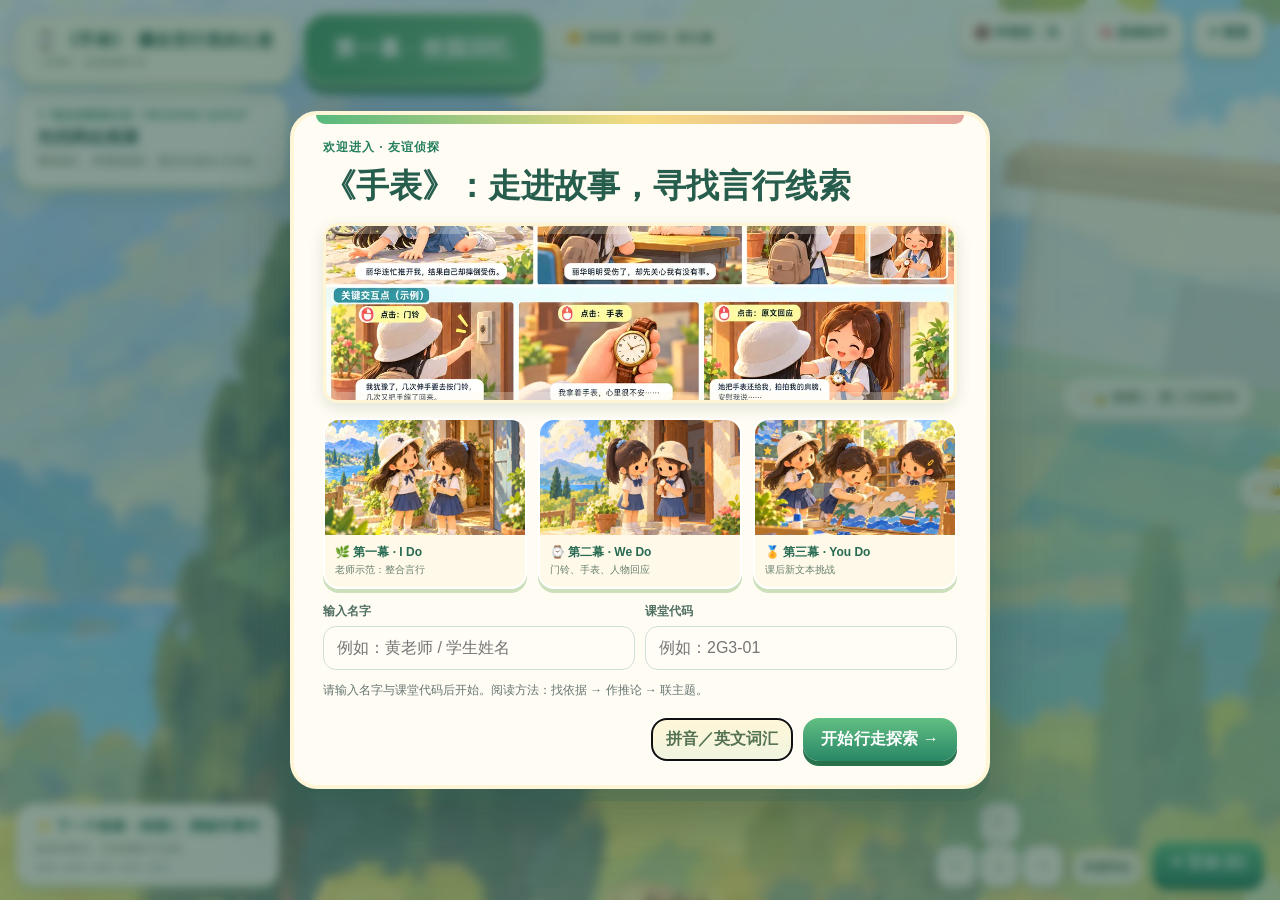
==== index.html @ c35cc6c2 "V10: move vocabulary support into detective notebook, keep award screen concise" ====
<!doctype html>
<html lang="zh-Hans">
<head>
<meta charset="utf-8"/>
<meta name="viewport" content="width=device-width,initial-scale=1,viewport-fit=cover"/>
<meta name="color-scheme" content="light"/>
<title>《手表》· 友谊侦探 绘本探索版 V9</title>
<style>
:root{--ink:#294245;--muted:#627579;--cream:#fffdf4;--sage:#e6f2e9;--green:#287a66;--yellow:#ffe68b;--gold:#a76420;--sky:#e4f3fb;--line:#dfebe0;--pink:#ffe5db;--shadow:0 16px 42px #29443b25}
*{box-sizing:border-box}html,body{margin:0;height:100%;font-family:"Noto Sans SC","PingFang SC","Microsoft YaHei",sans-serif;color:var(--ink);background:#deede7}button,input,textarea{font:inherit}button{cursor:pointer}button:disabled{cursor:not-allowed;opacity:.48}
#app{height:100dvh;min-height:560px;position:relative;overflow:hidden;background:linear-gradient(#9ed4f5 0%,#e7f5ff 52%,#e7eacd 53%,#d9dfab 100%)}
#world{position:absolute;inset:0;width:100%;height:100%;touch-action:none;display:block}
#painterly{position:absolute;inset:0;pointer-events:none;opacity:.16;background-image:repeating-linear-gradient(22deg,#fff7e25c 0 2px,transparent 3px 15px),repeating-linear-gradient(138deg,#65987912 0 1px,transparent 2px 22px);mix-blend-mode:soft-light}
#topbar{position:absolute;top:max(12px,env(safe-area-inset-top));left:16px;right:16px;display:flex;justify-content:space-between;align-items:flex-start;gap:14px;z-index:10;pointer-events:none}
.topgroup{display:flex;gap:9px;align-items:center;flex-wrap:wrap;pointer-events:auto}.glass{border:1.5px solid #fff9;box-shadow:0 6px 18px #3e604128;background:#fffdf2e9;backdrop-filter:blur(9px);border-radius:16px}
.brand{padding:10px 15px}.brand strong{display:block;font-size:18px;color:#215f52}.brand small{font-size:11px;color:#547168}.pill{padding:10px 13px;font-size:12px;font-weight:800}#chapterLabel{font-size:22px;padding:20px 30px;border-radius:26px;box-shadow:0 8px 0 #2f7d56,0 12px 28px #2b5c4320}.control{border:1px solid #ffffffba;background:#fffdf1eb;color:#32544c;padding:10px 13px;border-radius:14px;font-size:13px;font-weight:700;box-shadow:0 5px 14px #29452b1a}.control:hover{background:white}.control[aria-pressed="true"]{background:#d5f0e5;border-color:#82b9a3}
#objective{position:absolute;top:86px;left:16px;max-width:min(410px,calc(100vw - 32px));padding:12px 15px;z-index:6;pointer-events:none}.objective-tag{color:#26816b;font-size:11px;letter-spacing:.08em;font-weight:800}.objective-title{font-size:17px;font-weight:900;margin:3px 0}.objective-sub{font-size:12px;line-height:1.6;color:#566e69}
#helper{position:absolute;top:88px;right:16px;width:250px;z-index:8;padding:12px 13px;transition:transform .25s,opacity .25s}#helper.closed{transform:translateX(calc(100% + 25px));opacity:0;pointer-events:none}#helper strong{font-size:15px}#helper p{margin:8px 0;font-size:12px;line-height:1.65;color:#47645d}#helper .step{display:flex;gap:8px;align-items:center;border-radius:10px;background:#f1f7ec;padding:7px 9px;margin-top:6px;font-weight:750;font-size:12px}#helper .num{background:#56ab88;color:white;border-radius:20px;padding:3px 7px}#helper .hint-btn{width:100%;margin-top:9px;border:1px dashed #a0c8ae;border-radius:10px;background:#f7fdf8;color:#2f7560;padding:8px;font-size:12px}
#hotspots{position:absolute;inset:0;z-index:5;pointer-events:none}.hotspot{position:absolute;transform:translate(-50%,-100%);border:2px solid #fff;background:linear-gradient(#fffef5,#fceab8);color:#366050;min-width:85px;padding:8px 11px;border-radius:20px;font-size:12px;font-weight:850;box-shadow:0 4px 0 #c6a866,0 9px 20px #2d503431;pointer-events:auto;white-space:nowrap}.hotspot:before{content:'✧';color:#e29e36;margin-right:4px}.hotspot.near{background:#dcf8db;border-color:#fff;box-shadow:0 4px 0 #7abf91,0 0 0 5px #f6ffad70}.hotspot.locked{opacity:.65;background:#edf1ef;box-shadow:none}.hotspot.done{background:#e1f5e5}.hotspot.done:before{content:'✓';color:#269b71}.hotspot:not(.near):not(.done){opacity:.85}
#bottom{position:absolute;bottom:max(15px,env(safe-area-inset-bottom));left:16px;right:16px;z-index:9;display:flex;align-items:flex-end;justify-content:space-between;gap:14px;pointer-events:none}
#status{max-width:440px;padding:11px 14px;pointer-events:auto}.status-top{font-weight:900;font-size:14px}.status-bottom{font-size:11px;line-height:1.65;color:#65776b;margin-top:3px}
#keys{display:flex;gap:5px;margin-top:7px}.key{width:23px;height:7px;border-radius:9px;background:#d3d8d1}.key.on{background:#e4bd54}
#moving{display:flex;gap:10px;align-items:flex-end;pointer-events:auto}.dpad{display:grid;grid-template-columns:repeat(3,39px);grid-template-rows:repeat(2,39px);gap:4px}.dpad button{border:1px solid #fff;background:#fffef0e8;border-radius:12px;font-size:18px;font-weight:bold;color:#35675c;box-shadow:0 4px 13px #2543292a;touch-action:none}.dpad button:active{background:#dff9e5}.dpad .up{grid-column:2;grid-row:1}.dpad .left{grid-column:1;grid-row:2}.dpad .down{grid-column:2;grid-row:2}.dpad .right{grid-column:3;grid-row:2}
.primary{border:0;background:linear-gradient(#56ae85,#278168);color:#fff;padding:11px 18px;border-radius:13px;font-weight:850;box-shadow:0 5px 0 #1c594d;letter-spacing:.01em}.primary:active{transform:translateY(2px);box-shadow:0 3px 0 #1c594d}.secondary{border:1px solid #b8d4be;background:#f4f9ee;color:#356a59;padding:10px 14px;border-radius:12px;font-weight:750}.tiny{padding:8px 10px;font-size:12px}
#toast{position:absolute;top:48%;left:50%;z-index:25;transform:translate(-50%,-50%);background:#2b6e5be9;color:white;border:2px solid #f3eaa0;border-radius:18px;padding:13px 20px;font-size:16px;font-weight:900;text-align:center;box-shadow:var(--shadow);opacity:0;pointer-events:none;transition:opacity .25s}#toast.show{opacity:1}
#overlay{position:absolute;inset:0;background:#203a3e80;backdrop-filter:blur(5px);z-index:40;display:flex;align-items:center;justify-content:center;padding:18px}#overlay.hidden{display:none}
.modal{width:min(700px,100%);max-height:min(88dvh,820px);overflow:auto;border-radius:25px;background:#fffdf5;border:3px solid #fff;box-shadow:0 22px 70px #123c3d66;padding:24px 27px;position:relative}.modal:before{content:'';position:absolute;left:22px;right:22px;top:0;height:7px;border-radius:0 0 12px 12px;background:linear-gradient(90deg,#7fca92,#f7d76c,#f6ab9a)}.modal .eyebrow{font-size:12px;font-weight:900;color:#279275;letter-spacing:.08em}.modal h1,.modal h2{margin:8px 0 9px;line-height:1.35}.modal h1{font-size:clamp(25px,4vw,33px)}.modal h2{font-size:23px}.modal p{font-size:14px;line-height:1.85;color:#4b615a}.quote{border-left:4px solid #8db9a0;padding:12px 16px;background:#edf8ed;border-radius:0 13px 13px 0;margin:13px 0;font-size:15px;line-height:1.8;color:#284b3f}.note{font-size:12px;color:#657670;background:#fff5dd;border-radius:12px;padding:10px 13px;line-height:1.7}.modal-actions{display:flex;gap:10px;flex-wrap:wrap;justify-content:flex-end;margin-top:18px}.choices{display:grid;gap:9px;margin:13px 0}.choice{background:#f5f9f1;border:1.5px solid #d5e4d7;text-align:left;padding:12px 14px;border-radius:13px;color:#334e48;font-size:14px}.choice.selected{background:#dcf1e0;border-color:#409879;box-shadow:inset 4px 0 #409879}.choice .mark{display:inline-flex;width:22px;height:22px;align-items:center;justify-content:center;margin-right:7px;color:#258266;border-radius:50%;border:1px solid #a2c2ab}.feedback{padding:11px 13px;background:#fff0e4;border-radius:12px;color:#a65b3f;font-size:13px;line-height:1.7;margin-top:9px}.feedback.ok{background:#e2f5e5;color:#277a4c}.dual{display:grid;grid-template-columns:1fr 1fr;gap:12px;margin:14px 0}.ending{border:1.5px solid #dfd9ca;background:#f9f7ed;padding:14px;border-radius:15px}.ending.a{background:#e9f7ea;border-color:#b5ddc3}.ending.b{background:#fff1e8;border-color:#f2c3ae}.ending strong{font-size:13px}.ending p{font-size:13px;line-height:1.8;margin:6px 0}.ending .who{display:flex;gap:8px;align-items:center}.role-dot{display:inline-block;width:22px;height:22px;border-radius:50%;background:#6bb08d;border:3px solid #fffbec}.role-dot.b{background:#df9879}.support{margin-top:12px;border:1px dashed #aed0bb;background:#f8fcf2;border-radius:12px;padding:10px 12px}.support summary{cursor:pointer;font-weight:800;font-size:13px}.support p{margin:6px 0;font-size:13px}.mini-words{display:flex;gap:6px;flex-wrap:wrap;margin-top:8px}.mini-words button{border:1px solid #c1d8cc;background:white;border-radius:9px;color:#327a5e;padding:6px 9px;font-size:12px}.text-entry{display:block;width:100%;min-height:78px;padding:10px;border:1.5px solid #b7d9c8;border-radius:12px;resize:vertical;background:#fff;color:#234;font-size:14px;line-height:1.6;margin:12px 0}.story-illustration{display:block;width:100%;height:190px;object-fit:cover;object-position:50% 42%;border-radius:14px;border:2px solid #f8e8c2;margin:12px 0}.vocab-list{display:grid;gap:6px}.vocab-item{font-size:13px;line-height:1.72;color:#44605a}.vocab-item strong{color:#1f6651}.award-wrap{text-align:center}.award-badge{font-size:64px;display:block;margin:10px auto 8px}.award-sub{font-size:14px;line-height:1.8;color:#567169}.success-note{background:#e6f5e9;color:#27754b;padding:12px 14px;border-radius:13px;margin-top:10px;font-weight:800}.welcome-form{display:grid;grid-template-columns:1fr 1fr;gap:10px;margin:14px 0 10px}.welcome-form label{display:block;font-size:12px;font-weight:800;color:#507062;margin-bottom:6px}.field-input{width:100%;padding:12px 13px;border-radius:13px;border:1.5px solid #cfe1d6;background:#fffdf6;color:#315246}.mini-note{font-size:12px;color:#657670;line-height:1.7;margin-top:4px}.audio-row{display:flex;align-items:center;gap:8px;flex-wrap:wrap;margin:10px 0 0}.audio-note{font-size:12px;color:#62766e}.mini-cap{font-size:12px;color:#62766e;background:#fff8e7;border-radius:11px;padding:9px 12px;line-height:1.7}.modal-actions.compact{justify-content:space-between}.story-grid{display:grid;grid-template-columns:1fr;gap:10px}.review-chip{display:inline-flex;align-items:center;gap:6px;border:1px dashed #aed0bb;background:#f8fcf2;border-radius:999px;padding:8px 12px;font-size:12px;font-weight:800;color:#2c725a}.badge-icon{font-size:55px;display:block;text-align:center}.checklist{background:#f4f8ef;border-radius:13px;padding:10px 14px;font-size:13px;line-height:1.8}.checklist label{display:block;margin:6px 0}.checklist input{accent-color:#29846c}.chapter-done{display:inline-block;background:#e9f5db;border:1px solid #c4dca7;color:#3b7755;border-radius:100px;padding:6px 12px;font-size:12px;font-weight:800}.warning{color:#a75241}#title-image{width:100%;height:105px;position:relative;overflow:hidden;background:linear-gradient(120deg,#c6eaf6,#fff4c4,#b9e4bf);border-radius:15px;margin:15px 0}#title-image .sun{position:absolute;right:50px;top:10px;background:#ffe08b;border-radius:100%;width:80px;height:80px;box-shadow:0 0 30px #fff4a0}#title-image .hills{position:absolute;bottom:-35px;left:-10px;width:115%;height:100px;background:#8bbd89;border-radius:50% 60% 0 0;box-shadow:inset 0 15px #abd19f}#title-image .house{position:absolute;bottom:10px;left:60px;background:#fff3db;width:90px;height:70px;border-radius:7px;border:2px solid #fff;box-shadow:0 5px #e2b989}#title-image .house:before{content:'';position:absolute;left:-11px;top:-28px;border-left:55px solid transparent;border-right:55px solid transparent;border-bottom:40px solid #aebed2}#title-image .door{position:absolute;bottom:10px;left:100px;background:#996b4d;width:22px;height:40px}
#help-tip{font-size:11px;color:#6c8077;margin-top:9px}#scene-fade{position:absolute;inset:0;background:#fff9ea;opacity:0;pointer-events:none;z-index:32;transition:opacity .25s}#scene-fade.on{opacity:1}
#footerlinks{display:flex;gap:9px;flex-wrap:wrap}
@media(max-width:800px){#helper{top:142px;width:220px}#objective{top:78px;max-width:calc(100% - 32px)}#topbar{gap:5px}#topbar .brand{padding:8px 11px}.brand strong{font-size:14px}.brand small{font-size:10px}.topgroup{gap:5px}.control{padding:8px;font-size:11px}#bottom{bottom:12px;left:10px;right:10px}#status{max-width:55%;padding:8px 10px}.status-top{font-size:12px}.status-bottom{font-size:10px}.dpad{grid-template-columns:repeat(3,34px);grid-template-rows:repeat(2,34px)}#moving{gap:5px}#moving .primary{padding:9px;font-size:12px}.hotspot{padding:7px 8px;font-size:11px;min-width:68px}.modal{padding:19px 17px}.modal h2{font-size:19px}.dual{grid-template-columns:1fr}#objective .objective-sub{display:none}}@media(max-width:480px){#topbar .control:nth-child(2){display:none}#helper{top:137px;right:10px;max-width:calc(100% - 20px)}#objective{top:70px}#bottom{align-items:flex-end}#status{max-width:50%}#moving .primary{max-width:77px;line-height:1.1}#topbar .pill{display:none}}

/* V6 视觉系统：明亮Q版绘本，不改变原有答题与关卡逻辑 */
:root{--ink:#203c41;--muted:#577473;--cream:#fffaf0;--sage:#e7f4e3;--green:#3b9c73;--yellow:#ffde83;--gold:#df9234;--line:#bedcca;--shadow:0 14px 36px #446e5226}
html,body{background:#dbf2e5}
#app{background:linear-gradient(180deg,#84d4fa 0%,#d8f4ff 43%,#e4efbb 100%)}
#painterly{opacity:.17;background-image:repeating-linear-gradient(25deg,#fffefa9c 0 2px,transparent 3px 17px),repeating-linear-gradient(138deg,#ffe8a937 0 2px,transparent 3px 24px);mix-blend-mode:soft-light}
#artStamp{position:absolute;bottom:17%;left:50%;transform:translateX(-50%);font-weight:900;letter-spacing:.2em;color:#fff7dc77;font-size:14px;pointer-events:none;z-index:2;text-shadow:0 2px #557a5b55}
.glass{background:#fffdf2ec;border:2px solid #fff8df;box-shadow:0 5px 0 #cddeb992,0 10px 23px #5e805339;backdrop-filter:blur(12px)}
.brand{border-radius:20px;padding:11px 17px;background:#fffce8f2}.brand strong{color:#235f4b;font-size:17px}.brand small{color:#678274}
.pill{background:linear-gradient(120deg,#429a69,#70ba84);color:#fff;border:2px solid #fff8df;box-shadow:0 4px 0 #347b60;padding:11px 15px;font-size:13px;letter-spacing:.03em}
.control{border-radius:15px;background:#fffceef5;border:2px solid #fff9df;box-shadow:0 4px 0 #d8dec1,0 6px 15px #50825a32;color:#326950}.control:hover{background:#fff5c9}
#objective{top:92px;background:#fffdf3f0;max-width:min(390px,calc(100vw - 32px));padding:14px 19px;border-radius:20px}
.objective-tag{color:#348665;font-size:11px}.objective-title{color:#295a4b;font-size:17px}.objective-sub{color:#6b7863}
#helper{border-radius:24px;background:#fffbeaef;border:3px solid #fff;box-shadow:0 8px 0 #bed7ad,0 15px 30px #315c4240;padding:16px}
#helper strong{font-size:17px;color:#1b694d}#helper .step{background:linear-gradient(90deg,#f1fbe7,#fff9e9);border:1px solid #e2ebc9;padding:9px 8px;font-weight:850}#helper .num{background:#49ac81;font-weight:900;min-width:22px;text-align:center}
#helper .step:nth-of-type(2) .num{background:#f5ab49}#helper .step:nth-of-type(3) .num{background:#58a9e1}
#helper .hint-btn{background:#fff7d7;border:1.5px solid #f3d687;color:#84612f}
.hotspot{border:2.5px solid #fff8df;background:linear-gradient(180deg,#fffbe5,#ffdf89);color:#54704b;border-radius:22px;padding:10px 12px;box-shadow:0 5px 0 #dfa85a,0 9px 20px #5148234d;font-size:12.5px;letter-spacing:.01em;text-shadow:0 1px #fff}
.hotspot.near{background:linear-gradient(#eeffe2,#c9f7c1);box-shadow:0 5px 0 #70a87b,0 0 0 6px #fff2a68c}
.hotspot.locked{background:#f3f2e7;box-shadow:0 4px 0 #c5c5b7}.hotspot.done{background:#dcf6da;box-shadow:0 4px 0 #75b68c}
#bottom .glass{border-radius:18px}#status{background:#fffdf2f2;padding:12px 17px} .status-top{color:#266e55;font-size:14px}
.dpad button{border-radius:13px;background:#fff9e6;box-shadow:0 4px 0 #c9cda8,0 7px 14px #315f4325;border:2px solid #fff}.dpad button:active{transform:translateY(2px);box-shadow:0 2px 0 #c9cda8}
.primary{background:linear-gradient(180deg,#62bf83,#298766);box-shadow:0 5px 0 #27724d;border-radius:16px}.secondary{background:linear-gradient(180deg,#fff7d8,#f0f4df);color:#547353;border:1.5px solid #e1d4a5;border-radius:15px}
#overlay{background:#1b453f87}.modal{background:#fffcf4;max-width:760px;border:4px solid #fff5d7;box-shadow:0 12px 0 #37675542,0 28px 65px #16392e60;border-radius:27px;padding:24px 29px}
.modal:before{height:9px;background:linear-gradient(90deg,#57b97d,#f6db83,#e5a39b)}
.modal .eyebrow{color:#26805e}.modal h1,.modal h2{color:#265d4c}.modal h1{font-size:clamp(24px,3.7vw,33px)}
.modal .quote{background:#edf9e7;border-left:5px solid #69b17c;color:#385b4a;font-weight:600}
.note{background:#fff5d9;color:#78613f;border:1px solid #f5e5b8}
.choice{background:#fffdf4;border:1.5px solid #dae8d2;border-radius:15px;box-shadow:0 3px 0 #e3edda}.choice.selected{background:#ddf4e3;border-color:#56a980;box-shadow:0 4px 0 #91c6a0}
.support{background:#f3fbeb;border:1.5px dashed #a6cfae}.checklist{background:#f3f9e9;border:1px solid #d6e9c0}
#title-image{height:180px;background-image:var(--v6-hero);background-size:cover;background-position:center 27%;border:3px solid #fff5d5;box-shadow:inset 0 0 0 8px #fff7df44,0 5px 15px #43653d28}
#title-image .sun,#title-image .hills,#title-image .house,#title-image .door{display:none}
.home-cards{display:grid;grid-template-columns:repeat(3,minmax(0,1fr));gap:11px;margin:14px 0}.home-card{border:2px solid #fff;box-shadow:0 4px 0 #cce0bb;overflow:hidden;background:#fff9e9;border-radius:16px;min-width:0}.home-card img{width:100%;height:115px;object-fit:cover;display:block}.home-card strong{font-size:12px;color:#266a52;display:block;margin:9px 10px 2px}.home-card small{display:block;padding:0 10px 10px;color:#698070;font-size:10px}
.story-illustration{height:205px;border:3px solid #ffe9b0;box-shadow:0 6px 16px #adad6c33}
.story-art-triple{display:grid;grid-template-columns:repeat(2,1fr);gap:10px;margin:13px 0}.story-art-triple img{max-width:100%;height:150px;object-fit:cover;border-radius:15px;border:3px solid #fff8df;box-shadow:0 4px 9px #8c8f6240}.story-art-triple .caption{color:#65806f;font-size:11px;margin:4px 0}
.scene-ribbon{position:absolute;z-index:3;pointer-events:none;left:50%;top:20px;transform:translateX(-50%);padding:8px 20px;border-radius:100px;background:#fffbe3d9;border:2px solid #fff;color:#4e7d64;font-size:12px;font-weight:900;box-shadow:0 4px 0 #d2dba9;white-space:nowrap}
@media(max-width:800px){#title-image{height:105px}.home-cards{gap:6px}.home-card img{height:72px}.home-card strong{font-size:10px;margin:6px 6px 2px}.home-card small{font-size:9px;padding:0 6px 7px}.modal{padding:17px}.scene-ribbon{top:62px;left:50%;padding:4px 8px;font-size:10px}#objective{top:113px;max-width:60%;padding:9px 12px}#helper{top:177px}}
@media(max-width:480px){.home-cards{grid-template-columns:repeat(3,minmax(0,1fr))}.home-card img{height:67px}.brand strong{font-size:12px}.scene-ribbon{top:118px}#objective{top:149px;max-width:68%;padding:7px 10px}.objective-title{font-size:13px}#helper{top:193px}}

/* V10: Show vocabulary only inside the detective notebook. */
.notebook-wordbank{border:1px solid #d1e9d7;border-radius:16px;background:linear-gradient(135deg,#effbf2,#f6fcf7);margin:13px 0;padding:12px 14px;color:#2e564c}
.notebook-wordbank h3{margin:0 0 8px;font-size:15px;color:#226d53;line-height:1.5}
.notebook-wordbank h3 span{font-size:12px;font-weight:500;color:#668076}
.notebook-bank-row{display:grid;grid-template-columns:minmax(130px,160px) minmax(0,1fr);gap:10px;align-items:center;padding:9px 0;line-height:1.75}
.notebook-bank-row+.notebook-bank-row{border-top:1px dashed #c8e1d5}
.bank-category{display:inline-flex;align-items:center;justify-content:center;padding:6px 9px;border-radius:10px;font-size:13px;font-weight:800;line-height:1.5;text-align:center}
.bank-category.action{background:#fff0ae}.bank-category.character{background:#d6f0ff}.bank-category.thoughts{background:#f9dce6}
.bank-examples{font-size:13px;overflow-wrap:anywhere}.bank-examples strong{color:#214c41}.pinyin{color:#51726b}.translation{color:#5b6f73}.bank-separator{color:#7f9c91}
@media (max-width:530px){.notebook-bank-row{grid-template-columns:1fr;gap:5px}.bank-category{justify-self:start}.notebook-wordbank{padding:11px}.notebook-wordbank h3 span{display:block}}
</style>
</head>
<body>
<main id="app" aria-label="《手表》友谊侦探互动场景">
 <canvas id="world" aria-label="角色可移动的透视场景"></canvas><div id="painterly"></div><div id="artStamp" aria-hidden="true">✿　友谊阅读冒险　✿</div><div class="scene-ribbon" aria-hidden="true">🌼 找依据 · 作推论 · 联主题</div>
 <div id="topbar">
  <div class="topgroup"><div class="brand glass"><strong>⌚ 《手表》· 藏在言行里的心意</strong><small>《手表》· 友谊侦探 V9</small></div><div class="pill glass" id="chapterLabel">第一幕 · 校园回忆</div></div>
  <div class="topgroup"><button class="control" id="soundBtn" aria-pressed="false" title="轻微环境音，默认关闭">🔇 环境音：关</button><button class="control" id="helperBtn">🧠 思维助手</button><button class="control" id="restartBtn">↺ 重置</button></div>
 </div>
 <aside id="objective" class="glass"><div class="objective-tag">✦ 现在的阅读任务 / READING QUEST</div><div class="objective-title" id="objectiveTitle"></div><div class="objective-sub" id="objectiveSub"></div></aside>
 <aside id="helper" class="glass closed" aria-label="阅读思维鹰架"><strong>🌼 我的阅读助手</strong><div class="step"><span class="num">1</span>找依据：人物说了什么？做了什么？</div><div class="step"><span class="num">2</span>作推论：说明什么特点？为什么？</div><div class="step"><span class="num">3</span>联主题：从表现明白什么道理？</div><p>根据 Project Zero「What Makes You Say That?」的证据提问理念改编；「联主题」为本课教学补充。</p><button class="hint-btn" id="glossBtn">📖 词汇 · 拼音 · English</button></aside>
 <div id="hotspots" aria-live="polite"></div>
 <div id="bottom"><div id="status" class="glass"><div class="status-top" id="statusTitle">🚶 用方向键移动，靠近光圈探索</div><div class="status-bottom" id="statusInfo">WASD / 方向键移动 · E 互动 · 点击黄色任务标记</div><div id="keys"><span class="key"></span><span class="key"></span><span class="key"></span><span class="key"></span><span class="key"></span></div></div><div id="moving"><div class="dpad"><button class="up" data-dir="up" aria-label="向前">↑</button><button class="left" data-dir="left" aria-label="向左">←</button><button class="down" data-dir="down" aria-label="向后">↓</button><button class="right" data-dir="right" aria-label="向右">→</button></div><button class="secondary tiny" id="jumpBtn" title="仅快速到达，不跳过阅读任务">快速到达</button><button class="primary" id="interactBtn">✦ 互动 (E)</button></div></div>
 <div id="toast"></div><div id="scene-fade"></div><div id="overlay"><div id="modal" class="modal" role="dialog" aria-modal="true" aria-live="polite"></div></div>
</main>
<script>
(()=>{'use strict';
const V6_ART={bg:['[data-uri]','[data-uri]','[data-uri]'],cards:['[data-uri]','[data-uri]','[data-uri]'],hero:'[data-uri]'};
const V6_BG=V6_ART.bg.map(src=>{const i=new Image();i.src=src;return i});
document.documentElement.style.setProperty("--v6-hero",`url("${V6_ART.hero}")`);

const $=id=>document.getElementById(id), canvas=$('world'),ctx=canvas.getContext('2d',{alpha:false});
const app=$('app'),overlay=$('overlay'),modal=$('modal'),markers=$('hotspots');
const STAGE=[{name:'第一幕 · 校园回忆',title:'先找两处线索',sub:'看线索1，再看线索2，最后完成出口任务。'},{name:'第二幕 · 丽华家门口',title:'走近门铃与手表，寻找丽华体谅朋友的证据',sub:'按线索依次闯关：理解心情 → 珍惜友谊 → 丽华回应 → 整合前后证据。'},{name:'第三幕 · 新故事挑战',title:'把阅读方法用在新故事',sub:'这次走近的是小杰的故事；你扮演旁观的阅读侦探，而不是小杰。完成任务后获得徽章。'}];
const ITEMS=[
[{id:'accident',x:-3,z:-1.7,label:'线索1：脚踏车事件',next:'bandage'},{id:'bandage',x:2.1,z:-3.0,label:'线索2：第二天的纱布',next:'exit'},{id:'exit',x:4.4,z:-.6,label:'进入下一幕'}],
[{id:'bell',x:1.7,z:-3,label:'门铃：为什么犹豫',next:'watch'},{id:'watch',x:-3.5,z:-.9,label:'手表：珍惜友谊',next:'door'},{id:'door',x:0,z:-4.4,label:'丽华的真实回应',next:'evidence'},{id:'evidence',x:-3.0,z:1.5,label:'证据整合站',next:'classExit'},{id:'classExit',x:4.6,z:-1.5,label:'线下讨论站'}],
[{id:'display',x:-3.3,z:-2,label:'展示板',next:'repair'},{id:'repair',x:2.5,z:-1.6,label:'修补处',next:'finish'},{id:'finish',x:.4,z:-4.2,label:'独立挑战'}]];
const SAVE='watch_reading_walk_v5_original_only';let saved={};try{saved=JSON.parse(localStorage.getItem(SAVE)||'{}')}catch(e){}
const state={scene:0,player:{x:-4.4,z:4.1},done:{},homeAnswer:'',homeDraft:'',homeReflect:'',bridgeAnswer:'',badge:false,highest:0,helpOpen:false,muted:true,activeModal:true,studentName:'',classCode:'',...saved};
state.done=state.done||{};state.player=state.player||{x:-4.4,z:4.1};const keydown=new Set(), touchDirections=new Set();let W=1,H=1,dpr=1,lastT=performance.now(),clock=0,currentMarkers=[],toastTimer=null,shownScene=-1,ambient=null;
const starts=[{x:-4.4,z:4.1},{x:-4.4,z:4.1},{x:-4.1,z:4.1}];
function persist(){try{localStorage.setItem(SAVE,JSON.stringify({scene:state.scene,player:state.player,done:state.done,homeAnswer:state.homeAnswer,homeDraft:state.homeDraft,homeReflect:state.homeReflect,bridgeAnswer:state.bridgeAnswer,badge:state.badge,highest:state.highest,studentName:state.studentName,classCode:state.classCode}))}catch(e){}}
function isDone(id){return !!state.done[id]}
function mark(id){state.done[id]=true;persist();renderUI();}
function stageItems(){return ITEMS[state.scene]}
function isLocked(id){if(state.scene===0)return id==='bandage'&&!isDone('accident')||id==='exit'&&!isDone('bandage');if(state.scene===1)return id==='watch'&&!isDone('bell')||id==='door'&&!isDone('watch')||id==='evidence'&&!isDone('door')||id==='classExit'&&!isDone('evidence');return id==='repair'&&!isDone('display')||id==='finish'&&!isDone('repair');}
function nextTarget(){return stageItems().find(x=>!isDone(x.id))||stageItems().at(-1)}
function esc(x){return String(x||'').replace(/[&<>"']/g,c=>({'&':'&amp;','<':'&lt;','>':'&gt;','"':'&quot;',"'":'&#39;'}[c]))}
function show(html){overlay.classList.remove('hidden');state.activeModal=true;modal.innerHTML=html;const focus=modal.querySelector('button');if(focus)focus.focus();}
function close(){overlay.classList.add('hidden');state.activeModal=false;modal.innerHTML='';try{speechSynthesis.cancel()}catch(e){}}
function speakText(text){try{if(!('speechSynthesis' in window)){toast('此浏览器暂不支持语音播放');return}speechSynthesis.cancel();const u=new SpeechSynthesisUtterance(text);u.lang='zh-CN';u.rate=.94;u.pitch=1.02;const voices=speechSynthesis.getVoices?.()||[];const zh=voices.find(v=>/zh|Chinese|普通话|国语/i.test(v.lang+' '+v.name));if(zh)u.voice=zh;speechSynthesis.speak(u)}catch(e){toast('语音播放暂时不可用')}}
function lineImage(scene=state.scene){return (V6_ART.cards&&V6_ART.cards[Math.min(scene,V6_ART.cards.length-1)])||''}
function vocabHint(items){return `<div class="vocab-list">${items.map(([w,p,e])=>`<div class="vocab-item"><strong>${w}</strong>（${p}）— ${e}</div>`).join('')}</div>`}
function awardWeDoBadge(){show(`<div class="eyebrow">🏅 第二关完成奖励</div><div class="award-wrap"><span class="award-badge">🎖️</span><h2>恭喜你闯关成功！</h2><p class="award-sub">你太棒了！你已经找齐了所有重要线索，成功解开了人物的内心密码。现在进入最后一步，记下你的“侦探笔记”吧！</p><div class="success-note">已点亮：友谊侦探 · 第二关完成勋章</div><div class="modal-actions" style="justify-content:center"><button class="primary" id="goWriteBtn">翻开“侦探笔记” →</button></div></div>`);$('goWriteBtn').onclick=evidenceWrite;}
function clueCard({eyebrow='线索回看',heading='重看线索',quote='',image='',audioText='',back}){show(`<div class="eyebrow">${esc(eyebrow)}</div><h2>${esc(heading)}</h2>${quote?`<div class="quote">${esc(quote)}</div>`:''}${image?`<img class="story-illustration" src="${image}" alt="线索插图"/>`:''}${audioText?`<div class="audio-row"><button class="secondary" id="playLineAudio">▶ 播放线索语音</button><span class="audio-note">不显示示范文字，可点按钮听。</span></div>`:''}<div class="modal-actions"><button class="secondary" id="backLineBtn">返回题目</button></div>`);if(audioText){$('playLineAudio').onclick=()=>speakText(audioText)}$('backLineBtn').onclick=back;}
function toast(msg){let t=$('toast');t.textContent=msg;t.classList.add('show');clearTimeout(toastTimer);toastTimer=setTimeout(()=>t.classList.remove('show'),1900)}
function renderUI(){const st=STAGE[state.scene];$('chapterLabel').textContent=st.name;$('objectiveTitle').textContent=st.title;$('objectiveSub').textContent=st.sub;let target=nextTarget();$('statusTitle').textContent=target&&isDone(target.id)?'🏅 本幕已完成':'✨ 下一个线索：'+(target?.label||'任务');$('statusInfo').textContent='走近任务点，点击或按 E 互动。';const items=stageItems();document.querySelectorAll('#keys .key').forEach((el,i)=>el.classList.toggle('on',i<items.filter(it=>isDone(it.id)).length));}
function sceneStart(scene){state.scene=scene;state.highest=Math.max(state.highest,scene);state.player={...starts[scene]};state.insideHotspotId=null;state.autowalk=null;persist();renderUI();renderMarkers();$('scene-fade').classList.add('on');setTimeout(()=>$('scene-fade').classList.remove('on'),360);toast(['📖 第一幕：友谊的回忆','🚪 第二幕：丽华家门口','📚 第三幕：新故事挑战'][scene]);}
function optionsHTML(opts,multi=false){return '<div class="choices" id="answers">'+opts.map((o,i)=>`<button type="button" class="choice" data-choice="${i}"><span class="mark">${multi?'□':String.fromCharCode(65+i)}</span>${esc(o)}</button>`).join('')+'</div>'}
function choicesSetup(correct,ok, wrongText,multi=false){let selected=new Set();document.querySelectorAll('#answers .choice').forEach(b=>b.addEventListener('click',()=>{let i=Number(b.dataset.choice);if(!multi)selected.clear();if(multi&&selected.has(i))selected.delete(i);else selected.add(i);document.querySelectorAll('#answers .choice').forEach(c=>{let on=selected.has(Number(c.dataset.choice));c.classList.toggle('selected',on);c.querySelector('.mark').textContent=multi?(on?'☑':'□'):String.fromCharCode(65+Number(c.dataset.choice))})}));$('checkBtn').addEventListener('click',()=>{let pass=selected.size===correct.length&&correct.every(x=>selected.has(x));if(pass){$('feedback').className='feedback ok';$('feedback').innerHTML='✓ 阅读证据正确！关卡已解锁。';$('checkBtn').disabled=true;mark(ok.id);const done=$('continueBtn');if(done){done.style.display='inline-block';done.addEventListener('click',()=>{close();if(ok.after)ok.after()})}toast('✨ 线索解锁！');}else{$('feedback').className='feedback';$('feedback').textContent=wrongText;toast('再找一找原文线索');}});}
function quizModal({label,heading,quote,image='',options,correct,multi=false,hint,why,id,onSuccess,reviewLabel='',onReview}){show(`<div class="eyebrow">✧ 闯关任务 · ${esc(label)}</div><h2>${esc(heading)}</h2>${quote?`<div class="quote">${esc(quote)}</div>`:''}${image?`<img class="story-illustration" src="${image}" alt="题目插图"/>`:''}${optionsHTML(options,multi)}<details class="support"><summary>🧩 需要提示？点击查看</summary>${hint}</details><div id="feedback" aria-live="polite"></div><div class="modal-actions compact"><div>${onReview?`<button class="secondary" id="reviewBtn">${esc(reviewLabel||'重看线索')}</button>`:''}</div><div style="display:flex;gap:10px;flex-wrap:wrap;justify-content:flex-end"><button class="secondary" id="backBtn">返回</button><button class="primary" id="checkBtn">检查</button><button class="primary" id="continueBtn" style="display:none">继续探索 →</button></div></div>`);$('backBtn').onclick=close;if(onReview&&$('reviewBtn'))$('reviewBtn').onclick=onReview;choicesSetup(correct,{id,after:()=>{if(onSuccess)onSuccess()}},why,multi)}
function teacherMemory1(){show(`<div class="eyebrow">I DO · 教师示范 1/2</div><h2>第一处证据：危险时刻</h2><div class="quote">第3段："丽华连忙推开我，结果自己却摔倒在地上。她擦伤了手臂，我反而没事。"</div><img class="story-illustration" src="${lineImage(0)}" alt="脚踏车事件插图"/><div class="audio-row"><button class="secondary" id="playTeacher1">▶ 播放教师示范语音</button><span class="audio-note">点击播放，不直接显示 Think-Aloud 文字。</span></div><div class="modal-actions"><button class="secondary" id="closeBtn">返回</button><button class="primary" id="collectBtn">收下证据一 ✓</button></div>`);$('playTeacher1').onclick=()=>speakText('我先想到，丽华可能很关心别人。不过，我要检查自己的判断，还有没有另一处言行可以支持。');$('closeBtn').onclick=close;$('collectBtn').onclick=()=>{mark('accident');close();toast('已收集第3段行动证据');};}
function teacherMemory2(){show(`<div class="eyebrow">I DO · 教师示范 2/2</div><h2>第二处证据：受伤后的关心</h2><div class="quote">第4段："丽华手臂缠着纱布走进教室。……她却关心地问我：‘你没事吧？’"</div><img class="story-illustration" src="${lineImage(0)}" alt="第二天的纱布插图"/><div class="audio-row"><button class="secondary" id="playTeacher2">▶ 播放教师示范语音</button><span class="audio-note">点击播放，不直接显示 Think-Aloud 文字。</span></div><div class="modal-actions"><button class="secondary" id="closeBtn">返回</button><button class="primary" id="collectBtn">收下证据二 ✓</button></div>`);$('playTeacher2').onclick=()=>speakText('丽华自己受伤，仍然先关心我。联系第3段保护朋友的动作，我更有依据推论，她善良，关心他人。');$('closeBtn').onclick=close;$('collectBtn').onclick=()=>{mark('bandage');close();toast('两处证据已整理');};}
function campusGate(){quizModal({label:'第一幕出口',heading:'结合第3、4段，哪些是课文中表现丽华关心他人的证据？（选两项）',quote:'请根据原文第3、4段作答。',image:lineImage(0),options:['丽华推开“我”，自己却摔倒受伤。','丽华要求“我”把手表换回来。','丽华受伤后仍先问“我”有没有事。','丽华因为手表的事情责怪“我”。'],correct:[0,2],multi:true,hint:'回忆老师刚才点击的两处线索：脚踏车事件、第二天的纱布。',why:'再核对第3、4段。这关要选两处真正来自原文、支持人物特点的言行。',id:'exit',reviewLabel:'重看两处线索',onReview:()=>clueCard({eyebrow:'I DO · 线索回看',heading:'两处关键线索',quote:'第3段：丽华推开“我”，自己却摔倒受伤。\n第4段：丽华受伤后仍先问“我”有没有事。',image:lineImage(0),back:campusGate}),onSuccess:()=>sceneStart(1)});} 
function watchQuest(){quizModal({label:'心意线索 · 第5段',heading:'“我”为什么把叔叔送的名贵手表给丽华？',quote:'第5段：“丽华说她要随父母移居海外，我非常难过。我想送她一份珍贵的礼物……最后选择了叔叔给我的那只手表。”',image:lineImage(1),options:['为了让丽华知道“我”有一只名贵的手表。','因为我很珍惜“我”和丽华的友谊。','因为丽华要求“我”送她名贵手表。'],correct:[1],hint:vocabHint([['名贵','míng guì','valuable'],['叔叔','shū shu','uncle'],['移居海外','yí jū hǎi wài','move overseas'],['选择','xuǎn zé','to choose'],['珍贵','zhēn guì','precious'],['要求','yāo qiú','to request']]),why:'第5段写出“我”因为丽华将离开而非常难过，想用一份珍贵的礼物表达心意。',id:'watch',reviewLabel:'重看手表线索',onReview:()=>clueCard({eyebrow:'WE DO · 线索回看',heading:'手表的心意',quote:'第5段：我非常难过，想送丽华一份珍贵的礼物，最后选择了叔叔给我的那只手表。',image:lineImage(1),back:watchQuest})});}
function bellQuest(){quizModal({label:'闯关任务 · 门铃任务 · 第7段',heading:'“我”为什么几次伸手又缩回来？',quote:'“我心想：她会生气吗？我会不会失去这个朋友？”',image:lineImage(1),options:['“我”找不到门铃在哪里。','“我”担心丽华生气，害怕失去朋友。','“我”不记得丽华家的地址。'],correct:[1],hint:vocabHint([['失去','shī qù','to lose'],['门铃','mén líng','doorbell'],['害怕','hài pà','to be afraid'],['地址','dì zhǐ','address']]),why:'注意人物心理：“她会生气吗？我会不会失去这个朋友？”',id:'bell',reviewLabel:'重看门铃线索',onReview:()=>clueCard({eyebrow:'门铃任务 · 线索回看',heading:'“我”的犹豫',quote:'第7段：我心想，她会生气吗？我会不会失去这个朋友？',image:lineImage(1),back:bellQuest})});}
function actualEnding(){show(`<div class="eyebrow">WE DO · 原文第8段</div><h2>丽华的回应</h2><div class="quote">第8段："她把表还给我，拍拍我的肩膀，对我说：‘礼物是一份心意，只要是你送的，我都喜欢。我们永远是最好的朋友！’"</div><img class="story-illustration" src="${lineImage(1)}" alt="丽华把手表还给我"/><p><strong>闯关题：</strong>从哪里可以看出丽华体谅“我”？</p>${optionsHTML(['把手表还给“我”，还拍拍“我”的肩膀。','“我”几次伸手，又把手缩回来。','说“礼物是一份心意，只要是你送的，我都喜欢”。'],true)}<details class="support"><summary>🧩 需要提示？点击查看</summary>${vocabHint([['体谅','tǐ liàng','to be understanding'],['肩膀','jiān bǎng','shoulder'],['心意','xīn yì','kind intention'],['缩','suō','to shrink back']])}</details><div id="feedback" aria-live="polite"></div><div class="modal-actions"><button class="secondary" id="backBtn">返回</button><button class="primary" id="checkBtn">检查</button><button class="primary" id="continueBtn" style="display:none">继续 →</button></div>`);$('backBtn').onclick=close;choicesSetup([0,2],{id:'door'},'再看第8段，题目要找的是丽华本人的言行。',true);} 
function evidenceStation(){show(`<div class="eyebrow">WE DO · 证据整合站 · 第3–4、8段</div><h2>线索连连看：丽华到底是个怎样的人？</h2><p><strong>把丽华做过的两件事连起来看，猜猜她的性格。</strong></p><div class="quote">🔎 <strong>线索一（第3–4段）：</strong>丽华推开我，自己<strong>摔跤</strong>受伤了，却先问我有没有事。<br/><br/>🔎 <strong>线索二（第8段）：</strong>丽华把手表还给我，还<strong>拍拍我的肩膀，安慰</strong>我。</div><img class="story-illustration" src="${lineImage(1)}" alt="丽华归还手表的情境插图"/><p><strong>闯关题：从这两条线索可以看出，丽华是一个怎样的人？</strong></p>${optionsHTML(['她两次都先想到朋友。她不仅关心我，也很体谅我，是一个友善、无私的好朋友。','她只在乎那只手表贵不贵，所以才愿意跟我做朋友。','她心里其实很害怕我的妈妈生气，所以才赶紧把表还给我。'])}<div id="feedback" aria-live="polite"></div><div class="modal-actions compact"><div><button class="secondary" id="reviewBtn">回看线索</button></div><div style="display:flex;gap:10px;flex-wrap:wrap;justify-content:flex-end"><button class="secondary" id="backBtn">返回</button><button class="primary" id="checkBtn">检查</button><button class="primary" id="continueBtn" style="display:none">写一写 →</button></div></div>`);$('backBtn').onclick=close;$('reviewBtn').onclick=()=>clueCard({eyebrow:'WE DO · 线索回看',heading:'线索连连看',quote:"线索一（第3–4段）：丽华推开我，自己摔跤受伤了，却先问我有没有事。\n\n线索二（第8段）：丽华把手表还给我，还拍拍我的肩膀，安慰我。",image:lineImage(1),back:evidenceStation});choicesSetup([0],{id:'evidenceChoice',after:awardWeDoBadge},'请想一想：哪一个答案真正说明了丽华怎么对待朋友？');}
function evidenceWrite(){show(`<div class="eyebrow">WE DO · 侦探笔记</div><h2>写下你的发现！</h2><p>请动动脑筋：把丽华做的事和她的性格连起来，写写她为什么这么做。</p><textarea id="bridgeWrite" class="text-entry" placeholder="课文写到丽华__________（做的事），可以看出她是一个__________的人，因为她心里想的是__________。">${esc(state.bridgeAnswer||'')}</textarea><div class="note">💡 别担心写错！大胆写下你的想法，等会儿老师会在课堂上和大家一起讨论。</div><section class="notebook-wordbank" aria-label="词语百宝箱"><h3>🧰 词语百宝箱 <span>Word Bank · 需要时可以参考</span></h3><div class="notebook-bank-row"><span class="bank-category action">行为 (Action)</span><span class="bank-examples"><strong>拍拍肩膀</strong> <span class="pinyin">pāi pāi jiān bǎng</span> <span class="translation">(pat on the shoulder)</span><span class="bank-separator"> · </span><strong>安慰</strong> <span class="pinyin">ān wèi</span> <span class="translation">(comfort)</span></span></div><div class="notebook-bank-row"><span class="bank-category character">性格 (Character)</span><span class="bank-examples"><strong>友善</strong> <span class="pinyin">yǒu shàn</span> <span class="translation">(friendly)</span><span class="bank-separator"> · </span><strong>无私</strong> <span class="pinyin">wú sī</span> <span class="translation">(selfless)</span></span></div><div class="notebook-bank-row"><span class="bank-category thoughts">心理 (Thoughts)</span><span class="bank-examples"><strong>关心</strong> <span class="pinyin">guān xīn</span> <span class="translation">(care)</span><span class="bank-separator"> · </span><strong>体谅</strong> <span class="pinyin">tǐ liàng</span> <span class="translation">(understanding)</span></span></div></section><div class="modal-actions"><button class="secondary" id="backBtn">回看线索</button><button class="primary" id="saveBtn">提交笔记，进入下一关 →</button></div>`);$('backBtn').onclick=evidenceStation;$('bridgeWrite').addEventListener('input',ev=>{state.bridgeAnswer=ev.target.value;persist()});$('saveBtn').onclick=()=>{const t=$('bridgeWrite').value.trim();if(t.length<8){toast('先写下你找到的线索和想法');return}state.bridgeAnswer=t;mark('evidence');persist();classroomCheckpoint();};}
function classroomCheckpoint(){mark('classExit');show(`<div class="eyebrow">🎯 第二关完成！· 班级情报交流时间</div><h2>先别急着通关，和老师同学聊一聊！</h2><div class="checklist"><strong>💬 课堂讨论站：</strong><p>① <strong>找线索 (See)：</strong> 丽华做了哪两件事，让你觉得她很体贴、很照顾“我”？</p><p>② <strong>猜心理 (Think)：</strong> 为什么“我”在最后流眼泪了？这让你明白交朋友最重要的是什么？</p><p>③ <strong>联生活 (Connect)：</strong> 如果朋友用心准备的礼物，你刚好不喜欢，你会怎么回应？为什么？</p></div><div class="note"><strong>📝 我在上一关的侦探笔记：</strong><br/>${esc(state.bridgeAnswer||"课文写到丽华__________（做的事），可以看出她是一个__________的人，因为她心里想的是__________。")}</div><p><strong>🚀 下一步挑战：</strong>在班级讨论板上，把你的笔记变成一段通顺的话，并给同桌的留言点个赞！</p><div class="modal-actions"><button class="secondary" id="backBtn">回看我的线索</button><button class="secondary" id="copyBtn">一键复制我的笔记</button><button class="primary" id="nextBtn">下课后再来解锁新故事 →</button></div>`);$('backBtn').onclick=evidenceStation;$('copyBtn').onclick=()=>{const t=state.bridgeAnswer||'';if(navigator.clipboard&&navigator.clipboard.writeText){navigator.clipboard.writeText(t).then(()=>toast('已复制你的侦探笔记')).catch(()=>toast('复制未成功，请手动选择文字'))}else toast('可手动选择上方文字复制')};$('nextBtn').onclick=()=>{close();sceneStart(2)};}
const NEWTEXT='小杰不小心弄坏了小组的展示板。他原本想悄悄离开，但看见组员还在认真准备，便决定留下来。他主动承认错误，并花了一个小时修补展示板。第二天，他提早来到学校，检查展示板是否完好。';
function homeEvidence(id){const first=id==='display';show(`<div class="eyebrow">课后新文本 · 找依据</div><h2>${first?'线索一：展示板':'线索二：主动补救'}</h2><div class="quote">${first?'“小杰不小心弄坏了小组的展示板。他原本想悄悄离开，但看见组员还在认真准备，便决定留下来。”':'“他主动承认错误，并花了一个小时修补展示板。第二天，他提早来到学校，检查展示板是否完好。”'}</div><p>想想：这些行动说明小杰怎样对待自己的错误？先记住证据，稍后独立作答。</p><div class="modal-actions"><button class="secondary" id="backBtn">回场景</button><button class="primary" id="takeBtn">记录这处言行 ✓</button></div>`);$('backBtn').onclick=close;$('takeBtn').onclick=()=>{mark(id);close();};}
function homeGate(){show(`<div class="eyebrow">课后独立挑战 · You Do</div><h2>用阅读方法解决新故事</h2><div class="quote">${NEWTEXT}</div><p><strong>Q1｜哪些是小杰主动承担责任的言行？（选择两项）</strong></p>${optionsHTML(['他想过悄悄离开，但最终决定留下来。','其他同学都没有来学校。','他主动承认错误并修补展示板。','他把展示板丢掉，不再理会。'],true)}<div id="feedback" aria-live="polite"></div><div class="modal-actions"><button class="secondary" id="backBtn">回场景</button><button class="primary" id="checkBtn">核对文本证据</button><button class="primary" id="continueBtn" style="display:none">继续人物分析 →</button></div>`);$('backBtn').onclick=close;choicesSetup([0,2],{id:'homeEvidenceGate',after:homeTraitQuest},'请找出小杰真实做过的事，而不是其他人或没有发生的事情。',true);}
function homeTraitQuest(){show(`<div class="eyebrow">课后独立挑战 · 作推论</div><h2>结合刚才两处言行，可以看出小杰怎样的特点？</h2>${optionsHTML(['勇于承担责任，愿意补救错误。','从不犯错误，所以不用道歉。','只关心自己的东西，从不帮助别人。'])}<details class="support"><summary>需要提示？</summary><p>看他决定留下、主动承认错误、花时间修补的行动，再想人物特点。</p></details><div id="feedback"></div><div class="modal-actions"><button class="secondary" id="backBtn">返回</button><button class="primary" id="checkBtn">核对推论</button><button class="primary" id="continueBtn" style="display:none">独立表达主题 →</button></div>`);$('backBtn').onclick=close;choicesSetup([0],{id:'homeTraitGate',after:homeWriting},'请解释他的行动为什么体现承担责任，而不只是看到“错误”就作判断。');}
function homeWriting(){show(`<div class="eyebrow">课后独立挑战 · 联主题</div><h2>阅读侦探的最后一关</h2><p>请用自己的话写出故事让你明白的一个道理，并说出小杰的哪一个行为支持你的理解。</p><textarea id="homeWrite" class="text-entry" placeholder="我明白……因为小杰……">${esc(state.homeAnswer||'')}</textarea><details class="support"><summary>✦ 我需要拼音 / English / 句式支架</summary><p>承担责任（chéng dān zé rèn）— to take responsibility.</p><p>句式：“这个故事让我明白________。因为小杰________，可以看出________。”</p></details><div class="note">开放式答案不会由游戏自动判断好坏。完成后请按教师要求提交课堂平台，让教师查看你的解释。</div><div class="modal-actions"><button class="secondary" id="backBtn">返回</button><button class="primary" id="saveBtn">保存我的回答 →</button></div>`);$('backBtn').onclick=close;$('homeWrite').addEventListener('input',e=>state.homeAnswer=e.target.value);$('saveBtn').onclick=()=>{let a=$('homeWrite').value.trim();if(a.length<8){toast('请写出至少一句有意义的解释');$('homeWrite').focus();return}state.homeAnswer=a;persist();homeSelfCheck();};}
function homeSelfCheck(){show(`<div class="eyebrow">元认知自评 · 检查与修正</div><h2>我怎样让自己的解释更有依据？</h2><div class="quote" id="draftView">${esc(state.homeAnswer)}</div><div class="checklist"><label><input type="checkbox" id="check1"> 我引用了文本中的具体言行。</label><label><input type="checkbox" id="check2"> 我解释了人物特点或故事道理。</label><label><input type="checkbox" id="check3"> 我的理由和证据有关系。</label></div><p>现在请尝试改进自己的初稿（如果已经清楚，可以保留并说明理由）。</p><textarea id="homeRevise" class="text-entry" placeholder="我的修改稿……">${esc(state.homeDraft||state.homeAnswer)}</textarea><label style="display:block;font-size:13px;font-weight:bold">我的反思（例如：我原本……后来……）</label><textarea id="homeReflect" class="text-entry" style="min-height:56px" placeholder="我检查了……，并……">${esc(state.homeReflect||'')}</textarea><div class="modal-actions"><button class="secondary" id="backBtn">返回修改前</button><button class="primary" id="finishBtn">完成课后挑战 ✦</button></div>`);$('backBtn').onclick=homeWriting;$('finishBtn').onclick=()=>{let draft=$('homeRevise').value.trim(),reflect=$('homeReflect').value.trim();if(draft.length<8||reflect.length<5){toast('请填写修改稿与简短反思');return}state.homeDraft=draft;state.homeReflect=reflect;mark('finish');state.badge=true;persist();showBadge();};}
function showBadge(){show(`<div style="text-align:center"><span class="badge-icon">🏅</span><span class="chapter-done">课后游戏已完成</span><h2>阅读侦探徽章已点亮！</h2><p>你已经体验了在新文本中<strong>找依据 → 作推论 → 联主题</strong>，并尝试自评和修改。</p><div class="note">徽章代表完成学习流程，并不等于开放式阅读答案已由教师评定为正确。</div></div><div class="modal-actions"><button class="secondary" id="closeBtn">回到故事</button><button class="secondary" id="copyBtn">复制回答</button><button class="primary" id="exportBtn">导出文字记录</button></div>`);$('closeBtn').onclick=close;$('copyBtn').onclick=async()=>{const v=homeReport();try{await navigator.clipboard.writeText(v);toast('已复制回答')}catch(e){let ta=document.createElement('textarea');ta.value=v;document.body.append(ta);ta.select();document.execCommand('copy');ta.remove();toast('已尝试复制')}};$('exportBtn').onclick=()=>{let blob=new Blob([homeReport()],{type:'text/plain;charset=utf-8'}),a=document.createElement('a');a.href=URL.createObjectURL(blob);a.download='watch_reading_homework.txt';a.click();setTimeout(()=>URL.revokeObjectURL(a.href),2000)};}
function homeReport(){return '《手表》阅读侦探 · 课后新故事挑战\n\n原文：'+NEWTEXT+'\n\n初稿：\n'+state.homeAnswer+'\n\n修改稿：\n'+state.homeDraft+'\n\n反思：\n'+state.homeReflect+'\n\n说明：请通过教师指定的平台提交，网页不会自动上传。'}
function glossary(){show(`<div class="eyebrow">差异化词汇支架 · 按需开启</div><h2>认读与表达小帮手</h2><p>拼音和英文仅帮助理解关键词，人物分析仍需用课文原句作依据。</p><div class="checklist"><strong>体谅</strong>　tǐ liàng　— considerate; understanding<br>理解别人处境，愿意为对方着想。<br><br><strong>犹豫</strong>　yóu yù　— hesitate<br>拿不定主意，不能马上决定。<br><br><strong>珍惜</strong>　zhēn xī　— cherish; value<br>重视并好好对待人或事。<br><br><strong>心意</strong>　xīn yì　— thoughtfulness; sincere feelings<br>想对别人表达的关心或感情。<br><br><strong>推论</strong>　tuī lùn　— inference<br>根据所知信息提出合理解释。</div><div class="modal-actions"><button class="primary" id="closeBtn">回到游戏</button></div>`);$('closeBtn').onclick=close;}
function interact(item){if(!item)return;if(isLocked(item.id)){toast('🔒 先完成前一个阅读任务');return}if(isDone(item.id)){if(item.id==='classExit')return classroomCheckpoint();if(item.id==='evidence')return evidenceWrite();if(item.id==='finish')return showBadge();toast('✓ 此线索已完成，继续寻找下一处');return}
switch(item.id){case'accident':return teacherMemory1();case'bandage':return teacherMemory2();case'exit':return campusGate();case'watch':return watchQuest();case'bell':return bellQuest();case'door':return actualEnding();case'evidence':return evidenceStation();case'classExit':return classroomCheckpoint();case'display':case'repair':return homeEvidence(item.id);case'finish':return homeGate();}}
function nearest(){let items=stageItems().map(item=>({...item,dist:Math.hypot(state.player.x-item.x,state.player.z-item.z)})).sort((a,b)=>a.dist-b.dist);return items[0]}
function triggerNearest(){let near=nearest();if(near&&near.dist<2.3)interact(near);else toast('向发光任务点走近，再按互动键');}
$('interactBtn').addEventListener('click',triggerNearest);$('jumpBtn').addEventListener('click',()=>{let target=nextTarget();if(target){state.player={x:target.x-0.6,z:target.z+0.75};state.autowalk=null;persist();toast('已快速到达任务附近，请点击互动');}});
$('helperBtn').addEventListener('click',()=>{state.helpOpen=!state.helpOpen;$('helper').classList.toggle('closed',!state.helpOpen)});$('glossBtn').addEventListener('click',glossary);
$('restartBtn').addEventListener('click',()=>show(`<div class="eyebrow">游戏设置</div><h2>重新开始学习？</h2><p>这会清除当前浏览器中保存的关卡、徽章和课后答案，请确认后再操作。</p><div class="modal-actions"><button class="secondary" id="cancelBtn">取消</button><button class="primary" id="resetBtn">清除并重来</button></div>`));
// 重置弹窗通过事件代理安装按钮，避免误清除进度。
modal.addEventListener('click',ev=>{if(ev.target.id==='cancelBtn')close();if(ev.target.id==='resetBtn'){try{localStorage.removeItem(SAVE)}catch(e){}state.done={};state.homeAnswer='';state.homeDraft='';state.homeReflect='';state.bridgeAnswer='';state.badge=false;state.highest=0;close();sceneStart(0);welcome(false)}});
window.addEventListener('keydown',ev=>{if(['ArrowUp','ArrowDown','ArrowLeft','ArrowRight',' '].includes(ev.key)&&!state.activeModal)ev.preventDefault();if(ev.target?.matches('textarea,input'))return;keydown.add(ev.key.toLowerCase());if((ev.key.toLowerCase()==='e'||ev.key==='Enter')&&!state.activeModal){ev.preventDefault();triggerNearest();}if(ev.key==='Escape'&&state.activeModal){close();}});
window.addEventListener('keyup',ev=>keydown.delete(ev.key.toLowerCase()));
document.querySelectorAll('.dpad button').forEach(el=>{const dir=el.dataset.dir;const down=e=>{e.preventDefault();touchDirections.add(dir)};const up=e=>{e.preventDefault();touchDirections.delete(dir)};el.addEventListener('pointerdown',down);el.addEventListener('pointerup',up);el.addEventListener('pointercancel',up);el.addEventListener('pointerleave',up)});window.addEventListener('blur',()=>{keydown.clear();touchDirections.clear()});
// 可选、极轻微环境声：浏览器必须先由用户点击开启，不包含人物配音。
function startAmbient(){try{const AC=window.AudioContext||window.webkitAudioContext;if(!AC)return;const ac=new AC(),buffer=ac.createBuffer(1,ac.sampleRate*2,ac.sampleRate),data=buffer.getChannelData(0);for(let i=0;i<data.length;i++)data[i]=(Math.random()*2-1)*.23;const src=ac.createBufferSource(),low=ac.createBiquadFilter(),gain=ac.createGain();src.buffer=buffer;src.loop=true;low.type='lowpass';low.frequency.value=340;gain.gain.value=.035;src.connect(low).connect(gain).connect(ac.destination);src.start();ambient={ac,src,gain};}catch(e){ambient=null;}}
$('soundBtn').onclick=()=>{if(!ambient)startAmbient();if(!ambient){toast('浏览器不支持环境音');return}state.muted=!state.muted;ambient.ac.resume();ambient.gain.gain.setTargetAtTime(state.muted?0:.035,ambient.ac.currentTime,.09);$('soundBtn').textContent=state.muted?'🔇 环境音：关':'🔈 环境音：开';$('soundBtn').setAttribute('aria-pressed',String(!state.muted));};
function welcome(initial=true){show(`<div class="eyebrow">欢迎进入 · 友谊侦探</div><h1>《手表》：走进故事，寻找言行线索</h1><div id="title-image"><i class="sun"></i><i class="hills"></i><i class="house"></i><i class="door"></i></div><div class="home-cards"><div class="home-card"><img src="${V6_ART.cards[0]}" alt="校园回忆的绘本风景"/><strong>🌿 第一幕 · I Do</strong><small>老师示范：整合言行</small></div><div class="home-card"><img src="${V6_ART.cards[1]}" alt="丽华家门口的绘本场景"/><strong>⌚ 第二幕 · We Do</strong><small>门铃、手表、人物回应</small></div><div class="home-card"><img src="${V6_ART.cards[2]}" alt="新故事的校园美术场景"/><strong>🏅 第三幕 · You Do</strong><small>课后新文本挑战</small></div></div><div class="welcome-form"><div><label for="studentName">输入名字</label><input class="field-input" id="studentName" placeholder="例如：黄老师 / 学生姓名" value="${esc(state.studentName||'')}"/></div><div><label for="classCode">课堂代码</label><input class="field-input" id="classCode" placeholder="例如：2G3-01" value="${esc(state.classCode||'')}"/></div></div><div class="mini-note">请输入名字与课堂代码后开始。阅读方法：找依据 → 作推论 → 联主题。</div><div class="modal-actions"><button class="secondary" id="glossWelcome">拼音／英文词汇</button><button class="primary" id="startBtn">${state.highest>0?'继续上次学习 →':'开始行走探索 →'}</button></div>`);$('startBtn').onclick=()=>{state.studentName=$('studentName').value.trim();state.classCode=$('classCode').value.trim();persist();close();};$('glossWelcome').onclick=glossary;}
// ======================= 透视场景渲染（无需外部库，可离线运行） =======================
let camera={eye:[0,8,10],target:[0,1,-1],f:[0,0,-1],r:[1,0,0],u:[0,1,0]},faces=[],sprites=[],glows=[];
const clamp=(x,a,b)=>Math.max(a,Math.min(b,x));const dot=(a,b)=>a[0]*b[0]+a[1]*b[1]+a[2]*b[2];const sub=(a,b)=>a.map((v,i)=>v-b[i]);const cross=(a,b)=>[a[1]*b[2]-a[2]*b[1],a[2]*b[0]-a[0]*b[2],a[0]*b[1]-a[1]*b[0]];const norm=a=>{let n=Math.hypot(...a)||1;return a.map(x=>x/n)};
function updateCamera(){let p=state.player;camera.eye=[p.x+8.5,8.7,p.z+12.5];camera.target=[p.x,1,p.z-1.6];camera.f=norm(sub(camera.target,camera.eye));camera.r=norm(cross(camera.f,[0,1,0]));camera.u=norm(cross(camera.r,camera.f));}
function project(v){let d=sub(v,camera.eye),depth=dot(d,camera.f);if(depth<.2)return null;let f=Math.min(W,H)*1.32;return {x:W/2+dot(d,camera.r)*f/depth,y:H*.52-dot(d,camera.u)*f/depth,d:depth,s:f/depth};}
function colorShade(hex,n=0){hex=hex.replace('#','');const x=parseInt(hex,16),c=[(x>>16)&255,(x>>8)&255,x&255];return '#'+c.map(a=>clamp(Math.round(a*(1+n)),0,255).toString(16).padStart(2,'0')).join('')}
function face(points,color,stroke){faces.push({points,color,stroke})}
function box(x,y,z,w,h,d,c){let a=x-w/2,b=x+w/2,l=z-d/2,r=z+d/2,t=y+h;face([[a,y,l],[a,y,r],[b,y,r],[b,y,l]],colorShade(c,-.09));face([[a,t,l],[b,t,l],[b,t,r],[a,t,r]],colorShade(c,.11));face([[a,y,r],[a,t,r],[b,t,r],[b,y,r]],colorShade(c,-.06));face([[a,y,l],[b,y,l],[b,t,l],[a,t,l]],colorShade(c,.03));face([[a,y,l],[a,t,l],[a,t,r],[a,y,r]],colorShade(c,-.12));face([[b,y,l],[b,y,r],[b,t,r],[b,t,l]],colorShade(c,-.04));}
function slab(x,z,w,d,c,y=.015){face([[x-w/2,y,z-d/2],[x+w/2,y,z-d/2],[x+w/2,y,z+d/2],[x-w/2,y,z+d/2]],c)}
function sphere(x,y,z,r,c,quality=1){let rings=quality===2?6:4,segs=quality===2?9:7;for(let i=0;i<rings;i++){let a0=-Math.PI/2+Math.PI*i/rings,a1=-Math.PI/2+Math.PI*(i+1)/rings;for(let j=0;j<segs;j++){let b0=2*Math.PI*j/segs,b1=2*Math.PI*(j+1)/segs;let v=(a,b)=>[x+r*Math.cos(a)*Math.cos(b),y+r*Math.sin(a),z+r*Math.cos(a)*Math.sin(b)];face([v(a0,b0),v(a0,b1),v(a1,b1),v(a1,b0)],colorShade(c,Math.sin(i*3+j*5)*.085));}}}
function cylinder(x,y,z,r,h,c,n=9){for(let j=0;j<n;j++){let t=j*Math.PI*2/n,u=(j+1)*Math.PI*2/n;let a=[x+r*Math.cos(t),y,z+r*Math.sin(t)],b=[x+r*Math.cos(u),y,z+r*Math.sin(u)];face([a,b,[b[0],y+h,b[2]],[a[0],y+h,a[2]]],colorShade(c,Math.cos(t)*.15))}}
function tree(x,z,s=1){cylinder(x,0,z,.19*s,2.3*s,'#c59671');sphere(x,2.5*s,z,.95*s,'#88ba79');sphere(x-.48*s,2.1*s,z,.68*s,'#b8cf75');sphere(x+.52*s,2.4*s,z,.69*s,'#79b995')}
function potted(x,z){cylinder(x,0,z,.38,.58,'#c4875d');sphere(x,.95,z,.53,'#92bc73');sphere(x-.25,1.1,z,.34,'#b3d17d');sphere(x+.2,1.25,z,.3,'#81b99b')}
function signpost(x,z,label,color='#e8bb60'){cylinder(x,0,z,.085,1.65,'#b88a5c');box(x,1.35,z,1.2,.55,.1,color)}
function worldBuild(){faces=[];sprites=[];glows=[];let s=state.scene;
if(s===0){slab(0,-1,18,16,'#aad49a');slab(-1,-.3,3.1,14,'#f4dca8',.025);slab(2,-3,13,2.6,'#f0e5c0',.025);box(2.7,0,-7.6,8,4,1.2,'#fff5dc');box(2.7,0,-6.93,2.1,2.5,.18,'#a6b9c5');box(1.4,1.8,-6.75,1.1,.9,.1,'#b1e0f0');box(4,1.8,-6.75,1.1,.9,.1,'#b1e0f0');box(2.7,3.95,-7.6,9,.55,1.8,'#d8b88c');tree(-6.8,-5,1.2);tree(6,-5,1);tree(-6,3,.8);box(-3.5,0,-3.2,1.5,.16,.65,'#deb77b');box(-4.15,0,-3.3,.1,.8,.1,'#b99d76');box(-2.85,0,-3.3,.1,.8,.1,'#b99d76');potted(5,-6);signpost(4.4,-.6,'出口');
// 脚踏车简化轮子与车架，事故后静置，不展示错误的碰撞姿势。
for(let xx of [-3.2,-1.6]){for(let i=0;i<12;i++){let t=i/12*Math.PI*2,t2=(i+1)/12*Math.PI*2;face([[xx+.48*Math.cos(t),.52+.48*Math.sin(t),-4.1],[xx+.48*Math.cos(t2),.52+.48*Math.sin(t2),-4.1],[xx+.39*Math.cos(t2),.52+.39*Math.sin(t2),-4.1],[xx+.39*Math.cos(t),.52+.39*Math.sin(t),-4.1]],'#5a94bd')}}box(-2.4,.62,-4.12,1.6,.09,.12,'#5b8db9');sprites.push({kind:'lihua',x:-3,z:-1.8,scale:.92,fallen:true});
}else if(s===1){slab(0,-.3,16,14,'#eadcc1');slab(0,3.7,16,4.2,'#f1ead9',.025);box(0,0,-7.3,16,5,1,'#fff0d5');box(0,0,-6.75,2.45,3.75,.13,'#a87555');box(0,3.65,-6.72,3,.24,.27,'#b08b65');box(1.55,1.55,-6.55,.17,.26,.11,'#efda9d');box(1.55,1.57,-6.46,.065,.07,.06,'#8c7257');box(-4,1.4,-6.64,1.8,1.3,.11,'#abd5e9');box(4.1,1.4,-6.64,1.8,1.3,.11,'#abd5e9');box(0,.03,-4.68,3.6,.13,1.25,'#d9c6a5');potted(-5.5,-5.6);potted(5.3,-5.6);signpost(4.6,-1.5,'讨论');signpost(-3.0,1.5,'证据','#a8cdb8');signpost(-3.5,-.9,'心意','#f5d780');if(isDone('bell'))sprites.push({kind:'lihua',x:-.45,z:-5.35,scale:1.08});
}else{slab(0,-.3,16,14,'#f7e8bd');box(0,0,-7.1,16,5,1,'#fff8e6');box(0,1.5,-6.5,7,2.5,.16,'#97bda5');box(0,1.65,-6.35,6.3,1.85,.12,'#dfebd2');for(let i=0;i<5;i++)box(-2.35+i*1.2,1.93,-6.21,.72,.6,.06,i%2?'#b7d8e7':'#f4d293');box(-3,.08,-2,2.3,.65,1.25,'#e8caa5');box(2.5,.08,-2,2.3,.65,1.25,'#e8caa5');box(0,.08,-3,2.1,.62,1.1,'#dfbc96');box(-5.25,1.6,-6.55,1.35,1.3,.08,'#a6d9e1');box(5,1.6,-6.5,1.3,1.3,.08,'#a6d9e1');potted(5,-5);sprites.push({kind:'xiaojie',x:1.4,z:-4.1,scale:.98});signpost(.4,-4.2,'挑战','#f5d780');}
}
function drawSky(){
  const art=V6_BG[state.scene];
  if(art&&art.complete&&art.naturalWidth){
    const sw=art.naturalWidth,sh=art.naturalHeight,scale=Math.max(W/sw,H/sh),ww=sw*scale,hh=sh*scale;
    ctx.drawImage(art,(W-ww)/2,(H-hh)/2,ww,hh);
    const wash=ctx.createLinearGradient(0,0,0,H);
    wash.addColorStop(0,'#d8f4ff55');wash.addColorStop(.42,'#ffffec20');wash.addColorStop(1,'#ffefc04d');
    ctx.fillStyle=wash;ctx.fillRect(0,0,W,H);
  }else{
    const g=ctx.createLinearGradient(0,0,0,H);g.addColorStop(0,'#70c9fa');g.addColorStop(.55,'#dcf8fc');g.addColorStop(1,'#d8e99f');ctx.fillStyle=g;ctx.fillRect(0,0,W,H);
  }
}
function painterFaces(){let render=[];for(let f of faces){let points=f.points.map(project);if(points.some(p=>!p))continue;const avg=points.reduce((a,p)=>a+p.d,0)/points.length;render.push({points,avg,color:f.color,stroke:f.stroke})}render.sort((a,b)=>b.avg-a.avg);for(let f of render){let p=f.points;ctx.beginPath();ctx.moveTo(p[0].x,p[0].y);for(let i=1;i<p.length;i++)ctx.lineTo(p[i].x,p[i].y);ctx.closePath();ctx.fillStyle=f.color;ctx.fill();ctx.lineWidth=.45;ctx.strokeStyle='#6b806318';ctx.stroke();}}
function drawPerson(x,z,kind,scale=1,fallen=false,moving=false){
 const foot=project([x,0,z]),head=project([x,2.9*scale,z]);if(!foot||!head)return;
 const h=clamp(foot.y-head.y,75,215),w=h*.68,cx=foot.x,cy=foot.y,bob=moving?Math.sin(clock*10)*3:0;
 ctx.save();ctx.fillStyle='#2a645331';ctx.beginPath();ctx.ellipse(cx,cy,w*.36,h*.055,0,0,Math.PI*2);ctx.fill();ctx.translate(cx,cy+bob);
 if(fallen){ctx.translate(0,-h*.13);ctx.rotate(.76);ctx.translate(0,h*.09)}
 const lihua=kind==='lihua',other=kind==='xiaojie',skin='#ffd5af',hair=lihua?'#67412f':other?'#6e4b35':'#513729';
 const round=(px,py,ww,hh,r,color)=>{ctx.fillStyle=color;ctx.beginPath();ctx.roundRect(px,py,ww,hh,r);ctx.fill()};
 // shoes, socks, slender legs
 round(-w*.23,-h*.15,w*.16,h*.155,4,skin);round(w*.09,-h*.15,w*.16,h*.155,4,skin);
 round(-w*.24,-h*.115,w*.18,h*.095,3,'#fffefa');round(w*.09,-h*.115,w*.18,h*.095,3,'#fffefa');
 ctx.fillStyle='#fff9ef';ctx.beginPath();ctx.ellipse(-w*.16,-h*.006,w*.145,h*.048,0,0,6.283);ctx.ellipse(w*.17,-h*.006,w*.145,h*.048,0,0,6.283);ctx.fill();
 // ponytail or long hair behind head, narrator with long hair
 ctx.fillStyle=hair;round(-w*.345,-h*.89,w*.7,h*.50,w*.28,hair);
 if(lihua){ctx.beginPath();ctx.ellipse(w*.41,-h*.8,w*.18,h*.28,-.22,0,6.283);ctx.fill();}
 if(!lihua&&!other){ctx.beginPath();ctx.ellipse(-w*.28,-h*.53,w*.14,h*.24,.15,0,6.283);ctx.ellipse(w*.29,-h*.54,w*.14,h*.22,-.15,0,6.283);ctx.fill()}
 // shirt sleeves and torso
 round(-w*.21,-h*.46,w*.42,h*.24,w*.08,'#fffefa');round(-w*.29,-h*.42,w*.13,h*.18,w*.065,'#fffefa');round(w*.16,-h*.42,w*.13,h*.18,w*.065,'#fffefa');
 // hands
 ctx.fillStyle=skin;ctx.beginPath();ctx.ellipse(-w*.255,-h*.267,w*.065,h*.051,0,0,6.283);ctx.ellipse(w*.255,-h*.267,w*.065,h*.051,0,0,6.283);ctx.fill();
 // blue skirt and pleats
 ctx.fillStyle=other?'#7e9caf':'#5678a8';ctx.beginPath();ctx.moveTo(-w*.22,-h*.26);ctx.lineTo(w*.22,-h*.26);ctx.lineTo(w*.35,-h*.14);ctx.lineTo(-w*.35,-h*.14);ctx.closePath();ctx.fill();
 ctx.strokeStyle='#dae3ef80';ctx.lineWidth=Math.max(1,h*.009);for(let a of [-.21,0,.21]){ctx.beginPath();ctx.moveTo(a*w,-h*.255);ctx.lineTo(a*w*1.45,-h*.153);ctx.stroke()}
 // backpack and straps in narrator
 if(!lihua&&!other){round(-w*.36,-h*.54,w*.14,h*.30,w*.08,'#c8bba0');ctx.strokeStyle='#b2a789';ctx.lineWidth=w*.045;ctx.beginPath();ctx.moveTo(-w*.145,-h*.48);ctx.lineTo(-w*.12,-h*.3);ctx.stroke();}
 // navy bow on collar
 ctx.fillStyle='#4b72a3';ctx.beginPath();ctx.moveTo(0,-h*.38);ctx.lineTo(-w*.1,-h*.43);ctx.lineTo(-w*.105,-h*.354);ctx.closePath();ctx.fill();ctx.beginPath();ctx.moveTo(0,-h*.38);ctx.lineTo(w*.1,-h*.43);ctx.lineTo(w*.105,-h*.354);ctx.closePath();ctx.fill();
 // oversized face with warm shading
 ctx.fillStyle=skin;ctx.beginPath();ctx.ellipse(0,-h*.71,w*.35,h*.21,0,0,6.283);ctx.fill();
 // rounded bangs
 ctx.fillStyle=hair;ctx.beginPath();ctx.ellipse(0,-h*.89,w*.35,h*.13,0,0,6.283);ctx.fill();
 for(const xx of [-w*.21,-w*.04,w*.14]){ctx.beginPath();ctx.ellipse(xx,-h*.826,w*.115,h*.08,-.25,0,6.283);ctx.fill()}
 // large sparkling eyes
 for(const xx of [-w*.135,w*.135]){ctx.fillStyle='#2f2626';ctx.beginPath();ctx.ellipse(xx,-h*.703,w*.048,h*.065,0,0,6.283);ctx.fill();ctx.fillStyle='white';ctx.beginPath();ctx.ellipse(xx-w*.015,-h*.731,w*.016,h*.021,0,0,6.283);ctx.fill();ctx.fillStyle='#f1aaa2aa';ctx.beginPath();ctx.ellipse(xx*1.68,-h*.639,w*.053,h*.024,0,0,6.283);ctx.fill()}
 ctx.strokeStyle='#ab635b';ctx.lineWidth=Math.max(1.3,h*.009);ctx.beginPath();ctx.arc(0,-h*.627,w*.045,.08,Math.PI-.1);ctx.stroke();
 // character-specific headwear
 if(lihua){ctx.fillStyle='#89bee8';ctx.beginPath();ctx.ellipse(w*.36,-h*.88,w*.13,h*.075,0,0,6.283);ctx.fill();ctx.fillStyle='#d8edfa';ctx.beginPath();ctx.ellipse(w*.36,-h*.87,w*.055,h*.03,0,0,6.283);ctx.fill()}
 if(!lihua&&!other){ctx.fillStyle='#fff9ec';ctx.beginPath();ctx.ellipse(0,-h*.906,w*.42,h*.081,-.03,0,6.283);ctx.fill();ctx.fillStyle='#fffbee';ctx.beginPath();ctx.ellipse(0,-h*.969,w*.275,h*.125,0,Math.PI,2*Math.PI);ctx.lineTo(w*.24,-h*.916);ctx.lineTo(-w*.24,-h*.916);ctx.closePath();ctx.fill();ctx.strokeStyle='#cfbda4';ctx.lineWidth=Math.max(1,h*.008);ctx.beginPath();ctx.ellipse(0,-h*.912,w*.40,h*.079,-.03,0,Math.PI);ctx.stroke();ctx.fillStyle='#5c6b67';ctx.font='bold '+Math.round(h*.06)+'px sans-serif';ctx.fillText('✿',-w*.13,-h*.976)}
 ctx.restore();
}
function drawGlows(){for(let it of stageItems()){let p=project([it.x,.08,it.z]);if(!p)continue;let r=clamp(p.s*.58,10,45);ctx.save();ctx.strokeStyle=isDone(it.id)?'#7cc59488':isLocked(it.id)?'#afbcb48c':'#ffe59c';ctx.lineWidth=3;ctx.setLineDash([4,5]);ctx.beginPath();ctx.ellipse(p.x,p.y,r,r*.37,0,0,Math.PI*2);ctx.stroke();ctx.restore();}}
function drawWorld(){drawSky();updateCamera();worldBuild();ctx.save();ctx.globalAlpha=.44;painterFaces();ctx.restore();let ordered=sprites.map(s=>({...s,p:project([s.x,0,s.z])})).filter(x=>x.p).sort((a,b)=>b.p.d-a.p.d);for(let s of ordered)drawPerson(s.x,s.z,s.kind,s.scale,s.fallen);drawPerson(state.player.x,state.player.z,state.scene===2?'narrator':'narrator',1.05,false,Math.abs(lastMove)>0);drawGlows();}
let lastMove=0;
function renderMarkers(){markers.innerHTML='';for(let it of stageItems()){let b=document.createElement('button');b.className='hotspot';b.dataset.id=it.id;b.type='button';b.textContent=it.label;b.addEventListener('click',()=>{const d=Math.hypot(state.player.x-it.x,state.player.z-it.z);if(d<2.3)interact(it);else{toast('先走近任务点（可按方向键）');state.autowalk={x:it.x,z:it.z,id:it.id};}});markers.append(b);}}
function updateMarkers(){for(let it of stageItems()){let el=markers.querySelector(`[data-id="${it.id}"]`);if(!el)continue;let p=project([it.x,1.25,it.z]);let d=Math.hypot(state.player.x-it.x,state.player.z-it.z);if(p){el.style.display='block';el.style.left=p.x+'px';el.style.top=p.y+'px';el.classList.toggle('near',d<2.3);el.classList.toggle('locked',isLocked(it.id));el.classList.toggle('done',isDone(it.id));el.textContent=(isDone(it.id)?'✓ ':isLocked(it.id)?'🔒 ':'✦ ')+it.label;}else el.style.display='none';}}
function move(dt){if(state.activeModal)return;let x=0,z=0;if(keydown.has('w')||keydown.has('arrowup')||touchDirections.has('up'))z--;if(keydown.has('s')||keydown.has('arrowdown')||touchDirections.has('down'))z++;if(keydown.has('a')||keydown.has('arrowleft')||touchDirections.has('left'))x--;if(keydown.has('d')||keydown.has('arrowright')||touchDirections.has('right'))x++;if(!x&&!z&&state.autowalk){let dx=state.autowalk.x-state.player.x,dz=state.autowalk.z-state.player.z,d=Math.hypot(dx,dz);if(d>1.5){x=dx/d;z=dz/d}else{let target=stageItems().find(t=>t.id===state.autowalk.id);state.autowalk=null;if(target)interact(target);}}if(x||z){let inv=1/(Math.hypot(x,z)||1),step=dt*3.15;state.player.x=clamp(state.player.x+x*inv*step,-6.25,6.25);state.player.z=clamp(state.player.z+z*inv*step,-5.2,5.35);lastMove=1;}else lastMove=0;let n=nearest();if(n&&n.dist>1.32)state.insideHotspotId=null;if(n&&n.dist<.79&&!isLocked(n.id)&&!isDone(n.id)&&state.insideHotspotId!==n.id){state.insideHotspotId=n.id;interact(n)}}
function resize(){const r=app.getBoundingClientRect();dpr=Math.min(devicePixelRatio||1,2);W=r.width;H=r.height;canvas.width=Math.round(W*dpr);canvas.height=Math.round(H*dpr);canvas.style.width=W+'px';canvas.style.height=H+'px';ctx.setTransform(dpr,0,0,dpr,0,0)}window.addEventListener('resize',resize);resize();
function animate(t){let dt=Math.min(.05,(t-lastT)/1000);lastT=t;clock+=dt;move(dt);drawWorld();updateMarkers();requestAnimationFrame(animate)}
renderUI();renderMarkers();welcome();requestAnimationFrame(animate);
})();
</script>
</body>
</html>
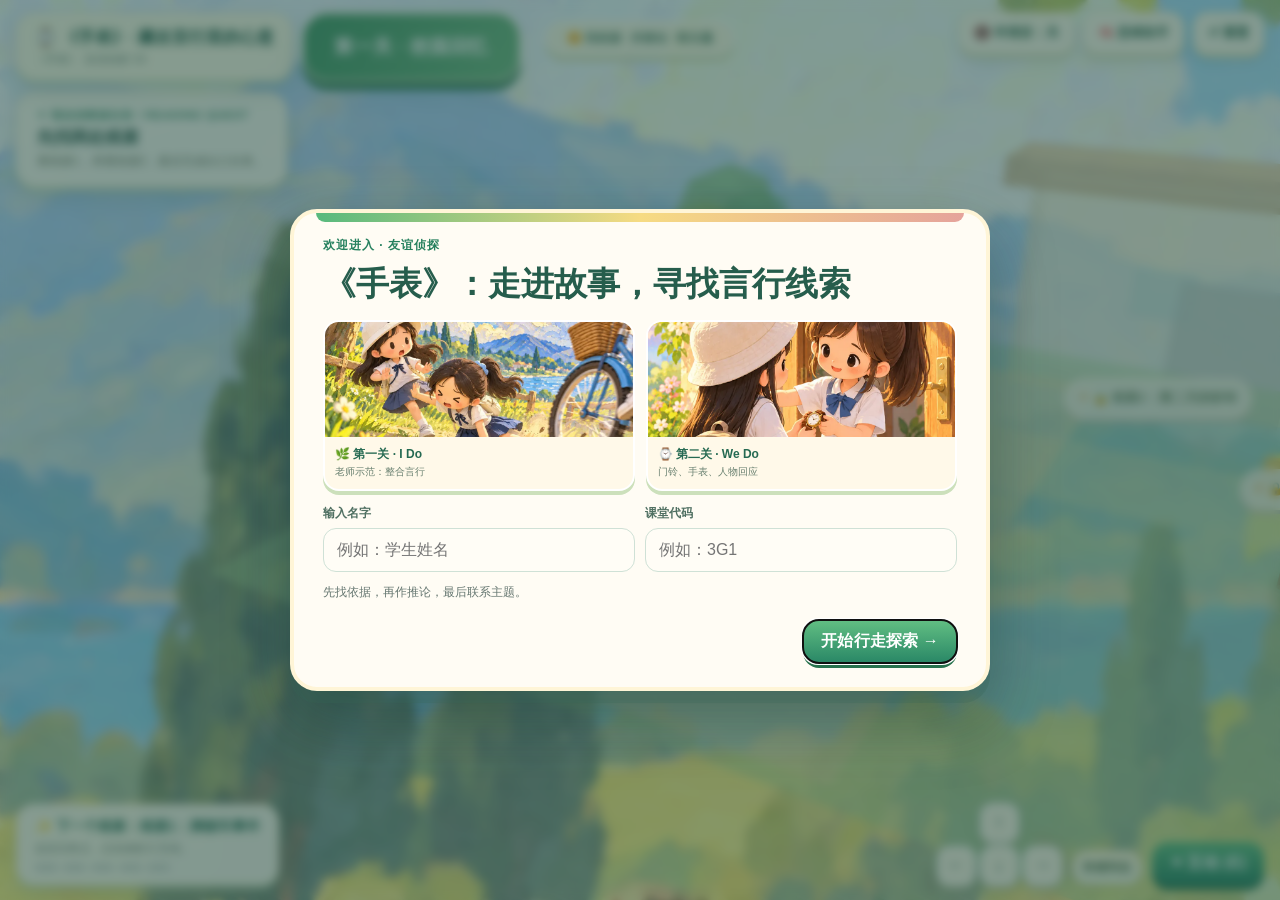
==== commit 0d224d0f: "V11: correct scene illustrations, two-stage flow, larger image-led questions and voice improvements" ====
--- a/index.html
+++ b/index.html
@@ -67,7 +67,7 @@
 @media(max-width:800px){#title-image{height:105px}.home-cards{gap:6px}.home-card img{height:72px}.home-card strong{font-size:10px;margin:6px 6px 2px}.home-card small{font-size:9px;padding:0 6px 7px}.modal{padding:17px}.scene-ribbon{top:62px;left:50%;padding:4px 8px;font-size:10px}#objective{top:113px;max-width:60%;padding:9px 12px}#helper{top:177px}}
 @media(max-width:480px){.home-cards{grid-template-columns:repeat(3,minmax(0,1fr))}.home-card img{height:67px}.brand strong{font-size:12px}.scene-ribbon{top:118px}#objective{top:149px;max-width:68%;padding:7px 10px}.objective-title{font-size:13px}#helper{top:193px}}
 
-/* V10: Show vocabulary only inside the detective notebook. */
+/* V10: Word Bank lives next to the writing task, not the reward. */
 .notebook-wordbank{border:1px solid #d1e9d7;border-radius:16px;background:linear-gradient(135deg,#effbf2,#f6fcf7);margin:13px 0;padding:12px 14px;color:#2e564c}
 .notebook-wordbank h3{margin:0 0 8px;font-size:15px;color:#226d53;line-height:1.5}
 .notebook-wordbank h3 span{font-size:12px;font-weight:500;color:#668076}
@@ -77,13 +77,29 @@
 .bank-category.action{background:#fff0ae}.bank-category.character{background:#d6f0ff}.bank-category.thoughts{background:#f9dce6}
 .bank-examples{font-size:13px;overflow-wrap:anywhere}.bank-examples strong{color:#214c41}.pinyin{color:#51726b}.translation{color:#5b6f73}.bank-separator{color:#7f9c91}
 @media (max-width:530px){.notebook-bank-row{grid-template-columns:1fr;gap:5px}.bank-category{justify-self:start}.notebook-wordbank{padding:11px}.notebook-wordbank h3 span{display:block}}
+
+/* V11: image-led question presentation and reduced introductory UI */
+.question-title{font-size:clamp(24px,3.2vw,34px)!important;color:#12634f!important;line-height:1.4!important;font-weight:900;margin:12px 0 14px!important;border-left:6px solid #66b892;padding-left:12px}
+.story-illustration{height:215px;object-fit:cover;margin:10px 0 12px;border-color:#f7d995}
+.cue-picture-pair{display:grid;grid-template-columns:1fr 1fr;gap:10px;margin:12px 0}
+.cue-picture-pair figure{margin:0;min-width:0}
+.cue-picture-pair img{display:block;width:100%;aspect-ratio:5/3;object-fit:cover;border-radius:13px;border:2px solid #eddfb7}
+.cue-picture-pair figcaption{font-size:13px;color:#35654f;font-weight:800;margin-top:6px}
+#chapterLabel{font-size:19px;line-height:1.35}
+.welcome-main-card{max-width:900px;display:block;width:100%;margin:12px auto;border-radius:20px;border:3px solid #f8e5b9;box-shadow:0 6px 18px #556c4b13}
+.home-cards.two-stage{grid-template-columns:repeat(2,minmax(0,1fr))}
+.teacher-word-hint{background:#f0faf1;border:1px dashed #b1d6be;border-radius:14px;padding:12px 16px;margin:12px 0}
+.teacher-word-hint summary{font-weight:800;cursor:pointer;color:#246c54}
+.teacher-word-hint .vocab-list{margin-top:10px}
+.audio-row .audio-note{display:none!important}
+@media(max-width:600px){.story-illustration{height:155px}.cue-picture-pair{gap:6px}.cue-picture-pair figcaption{font-size:11px}.home-cards.two-stage{grid-template-columns:repeat(2,minmax(0,1fr))}.question-title{font-size:23px!important}}
 </style>
 </head>
 <body>
 <main id="app" aria-label="《手表》友谊侦探互动场景">
  <canvas id="world" aria-label="角色可移动的透视场景"></canvas><div id="painterly"></div><div id="artStamp" aria-hidden="true">✿　友谊阅读冒险　✿</div><div class="scene-ribbon" aria-hidden="true">🌼 找依据 · 作推论 · 联主题</div>
  <div id="topbar">
-  <div class="topgroup"><div class="brand glass"><strong>⌚ 《手表》· 藏在言行里的心意</strong><small>《手表》· 友谊侦探 V9</small></div><div class="pill glass" id="chapterLabel">第一幕 · 校园回忆</div></div>
+  <div class="topgroup"><div class="brand glass"><strong>⌚ 《手表》· 藏在言行里的心意</strong><small>《手表》· 友谊侦探 V9</small></div><div class="pill glass" id="chapterLabel">第一关 · 校园回忆</div></div>
   <div class="topgroup"><button class="control" id="soundBtn" aria-pressed="false" title="轻微环境音，默认关闭">🔇 环境音：关</button><button class="control" id="helperBtn">🧠 思维助手</button><button class="control" id="restartBtn">↺ 重置</button></div>
  </div>
  <aside id="objective" class="glass"><div class="objective-tag">✦ 现在的阅读任务 / READING QUEST</div><div class="objective-title" id="objectiveTitle"></div><div class="objective-sub" id="objectiveSub"></div></aside>
@@ -100,14 +116,15 @@
 
 const $=id=>document.getElementById(id), canvas=$('world'),ctx=canvas.getContext('2d',{alpha:false});
 const app=$('app'),overlay=$('overlay'),modal=$('modal'),markers=$('hotspots');
-const STAGE=[{name:'第一幕 · 校园回忆',title:'先找两处线索',sub:'看线索1，再看线索2，最后完成出口任务。'},{name:'第二幕 · 丽华家门口',title:'走近门铃与手表，寻找丽华体谅朋友的证据',sub:'按线索依次闯关：理解心情 → 珍惜友谊 → 丽华回应 → 整合前后证据。'},{name:'第三幕 · 新故事挑战',title:'把阅读方法用在新故事',sub:'这次走近的是小杰的故事；你扮演旁观的阅读侦探，而不是小杰。完成任务后获得徽章。'}];
+const STAGE=[{name:'第一关 · 校园回忆',title:'先找两处线索',sub:'看线索1，再看线索2，最后完成出口任务。'},{name:'第二关 · 丽华家门口',title:'走近门铃与手表，寻找丽华体谅朋友的证据',sub:'按线索依次闯关：理解心情 → 珍惜友谊 → 丽华回应 → 整合前后证据。'},{name:'第三幕 · 新故事挑战',title:'把阅读方法用在新故事',sub:'这次走近的是小杰的故事；你扮演旁观的阅读侦探，而不是小杰。完成任务后获得徽章。'}];
 const ITEMS=[
 [{id:'accident',x:-3,z:-1.7,label:'线索1：脚踏车事件',next:'bandage'},{id:'bandage',x:2.1,z:-3.0,label:'线索2：第二天的纱布',next:'exit'},{id:'exit',x:4.4,z:-.6,label:'进入下一幕'}],
 [{id:'bell',x:1.7,z:-3,label:'门铃：为什么犹豫',next:'watch'},{id:'watch',x:-3.5,z:-.9,label:'手表：珍惜友谊',next:'door'},{id:'door',x:0,z:-4.4,label:'丽华的真实回应',next:'evidence'},{id:'evidence',x:-3.0,z:1.5,label:'证据整合站',next:'classExit'},{id:'classExit',x:4.6,z:-1.5,label:'线下讨论站'}],
 [{id:'display',x:-3.3,z:-2,label:'展示板',next:'repair'},{id:'repair',x:2.5,z:-1.6,label:'修补处',next:'finish'},{id:'finish',x:.4,z:-4.2,label:'独立挑战'}]];
+const V11_IMG={accident:'[data-uri]',bandage:'[data-uri]',bell:'[data-uri]',watch:'[data-uri]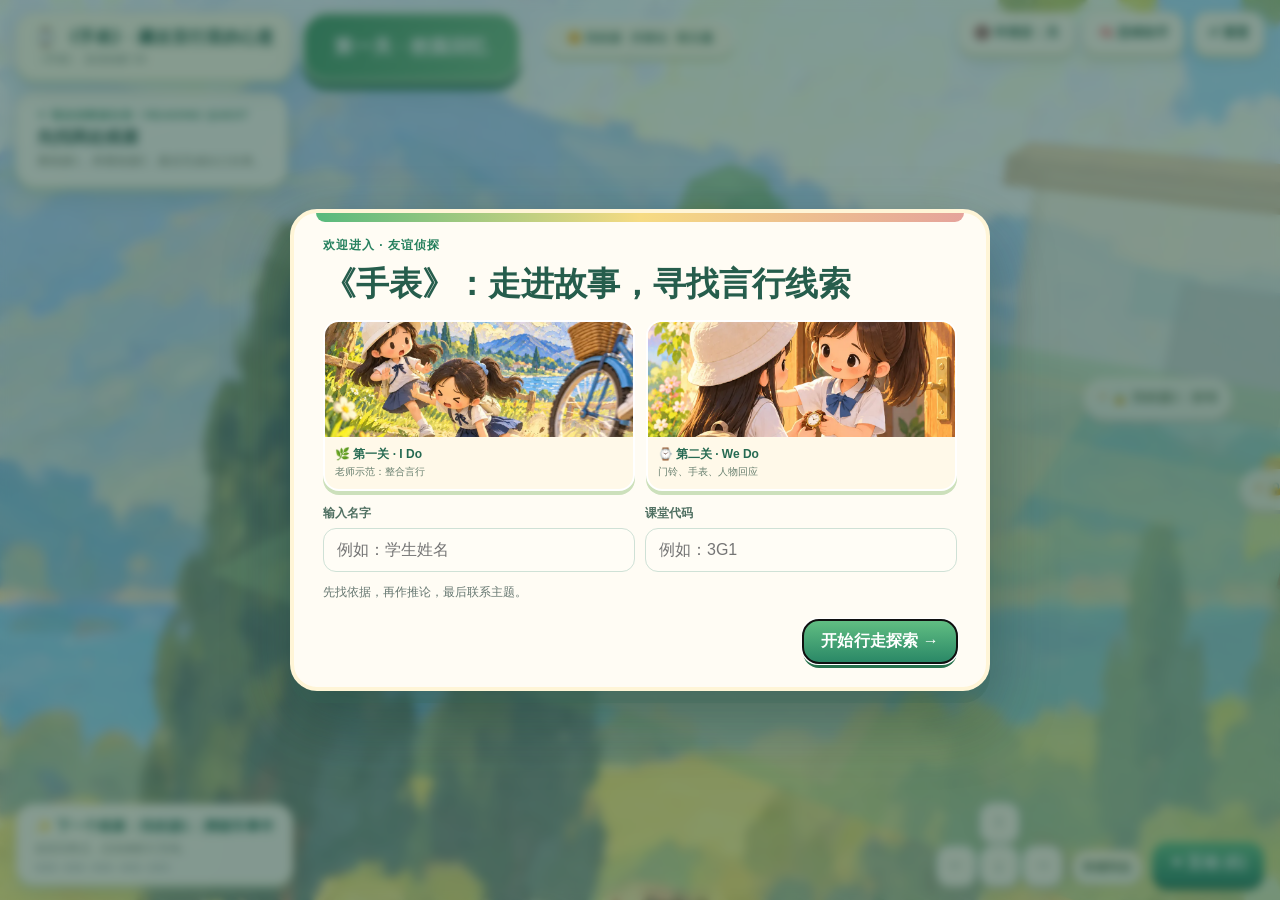
==== commit 8efd2d34: "Update classroom quest sign names, teacher audio, vocabulary and completion button" ====
--- a/index.html
+++ b/index.html
@@ -93,6 +93,29 @@
 .teacher-word-hint .vocab-list{margin-top:10px}
 .audio-row .audio-note{display:none!important}
 @media(max-width:600px){.story-illustration{height:155px}.cue-picture-pair{gap:6px}.cue-picture-pair figcaption{font-size:11px}.home-cards.two-stage{grid-template-columns:repeat(2,minmax(0,1fr))}.question-title{font-size:23px!important}}
+
+.notebook-frame-actions{display:flex;flex-wrap:wrap;align-items:center;justify-content:space-between;gap:8px;margin:8px 0 13px;color:#587268;font-size:13px;line-height:1.55}.notebook-frame-actions button{padding:8px 14px;font-size:13px}
+/* V13: Categorize quoted text by action and speech. Mouse drag or tap-to-place. */
+.sort-instruction{margin:6px 0 10px;font-size:14px;color:#4d7065;line-height:1.55}
+.sort-bank{display:grid;gap:9px;padding:12px;background:#f1f8ee;border:1px solid #cfe4d6;border-radius:15px;margin:10px 0 14px}
+.sort-bank-head{font-weight:800;color:#17654c;font-size:14px}
+.sort-chip{display:block;width:100%;border:1.5px solid #bbd4c3;border-radius:12px;padding:12px 14px;text-align:left;background:#fffefa;color:#2e5145;font-size:15px;line-height:1.5;cursor:grab;user-select:none;touch-action:manipulation;box-shadow:0 3px 0 #e4ebdd}
+.sort-chip:hover{background:#e5f6ed;border-color:#6ebf97}
+.sort-chip:focus-visible,.sort-zone:focus-visible{outline:3px solid #1464c8;outline-offset:2px}
+.sort-chip.selected{background:#dcf1e5;outline:2px solid #30936c;border-color:#30936c}
+.sort-chip:disabled{opacity:.55;cursor:default;box-shadow:none}
+.sort-slots{display:grid;grid-template-columns:1fr 1fr;gap:12px;margin:0 0 12px}
+.sort-zone{width:100%;min-height:118px;display:flex;flex-direction:column;align-items:flex-start;justify-content:center;gap:9px;text-align:left;border:2px dashed #91c0a5;border-radius:15px;background:#f7fcf4;color:#38624e;padding:13px;cursor:pointer;font-size:15px}
+.sort-zone.language{border-color:#a9bfea;background:#f5f9ff}
+.sort-zone h3{font-size:17px;margin:0;font-weight:900;color:#205a48}
+.sort-zone .filled{display:block;color:#1c5140;font-weight:700;line-height:1.55}
+.sort-zone .empty{font-size:13px;color:#698276}
+.sort-zone.ready{border-style:solid;background:#e4f5eb}
+.sort-zone.language.ready{background:#e7efff}
+.sort-zone.drag-over{outline:3px solid #158a62;outline-offset:2px}
+.sort-zone.locked{cursor:default}
+.sort-zone.locked .empty{display:none}
+@media(max-width:600px){.sort-slots{grid-template-columns:1fr}.sort-zone{min-height:95px}.sort-chip{font-size:14px}}
 </style>
 </head>
 <body>
@@ -118,8 +141,8 @@
 const app=$('app'),overlay=$('overlay'),modal=$('modal'),markers=$('hotspots');
 const STAGE=[{name:'第一关 · 校园回忆',title:'先找两处线索',sub:'看线索1，再看线索2，最后完成出口任务。'},{name:'第二关 · 丽华家门口',title:'走近门铃与手表，寻找丽华体谅朋友的证据',sub:'按线索依次闯关：理解心情 → 珍惜友谊 → 丽华回应 → 整合前后证据。'},{name:'第三幕 · 新故事挑战',title:'把阅读方法用在新故事',sub:'这次走近的是小杰的故事；你扮演旁观的阅读侦探，而不是小杰。完成任务后获得徽章。'}];
 const ITEMS=[
-[{id:'accident',x:-3,z:-1.7,label:'线索1：脚踏车事件',next:'bandage'},{id:'bandage',x:2.1,z:-3.0,label:'线索2：第二天的纱布',next:'exit'},{id:'exit',x:4.4,z:-.6,label:'进入下一幕'}],
-[{id:'bell',x:1.7,z:-3,label:'门铃：为什么犹豫',next:'watch'},{id:'watch',x:-3.5,z:-.9,label:'手表：珍惜友谊',next:'door'},{id:'door',x:0,z:-4.4,label:'丽华的真实回应',next:'evidence'},{id:'evidence',x:-3.0,z:1.5,label:'证据整合站',next:'classExit'},{id:'classExit',x:4.6,z:-1.5,label:'线下讨论站'}],
+[{id:'accident',x:-3,z:-1.7,label:'找依据1：脚踏车事件',next:'bandage'},{id:'bandage',x:2.1,z:-3.0,label:'找依据2：纱布',next:'exit'},{id:'exit',x:4.4,z:-.6,label:'进入第二关'}],
+[{id:'bell',x:1.7,z:-3,label:'找依据：门铃前的犹豫停顿',next:'watch'},{id:'watch',x:-3.5,z:-.9,label:'找依据：送别的手表',next:'door'},{id:'door',x:0,z:-4.4,label:'找依据：丽华的回应',next:'evidence'},{id:'evidence',x:-3.0,z:1.5,label:'作推论：丽华是个怎样的人',next:'classExit'},{id:'classExit',x:4.6,z:-1.5,label:'联主题：从《手表》明白的友谊道理'}],
 [{id:'display',x:-3.3,z:-2,label:'展示板',next:'repair'},{id:'repair',x:2.5,z:-1.6,label:'修补处',next:'finish'},{id:'finish',x:.4,z:-4.2,label:'独立挑战'}]];
 const V11_IMG={accident:'[data-uri]',bandage:'[data-uri]',bell:'[data-uri]',watch:'[data-uri]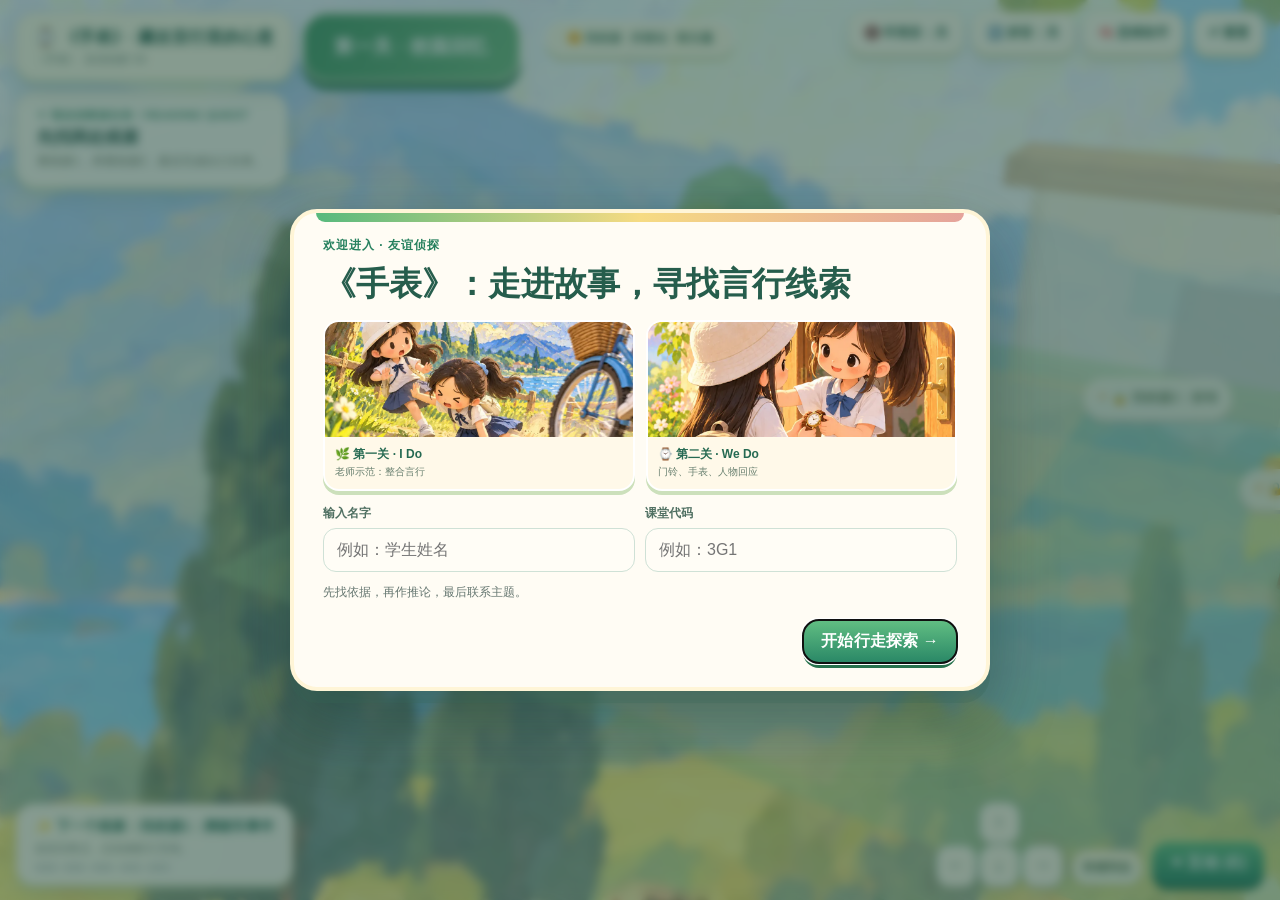
==== commit d5e486ae: "Enable original passage narration, full-text review and word-group pinyin in index.html" ====
--- a/index.html
+++ b/index.html
@@ -397,5 +397,6 @@
 renderUI();renderMarkers();welcome();requestAnimationFrame(animate);
 })();
 </script>
+<script src="reading-a11y-v30.js?v=read-v30"></script>
 </body>
 </html>
